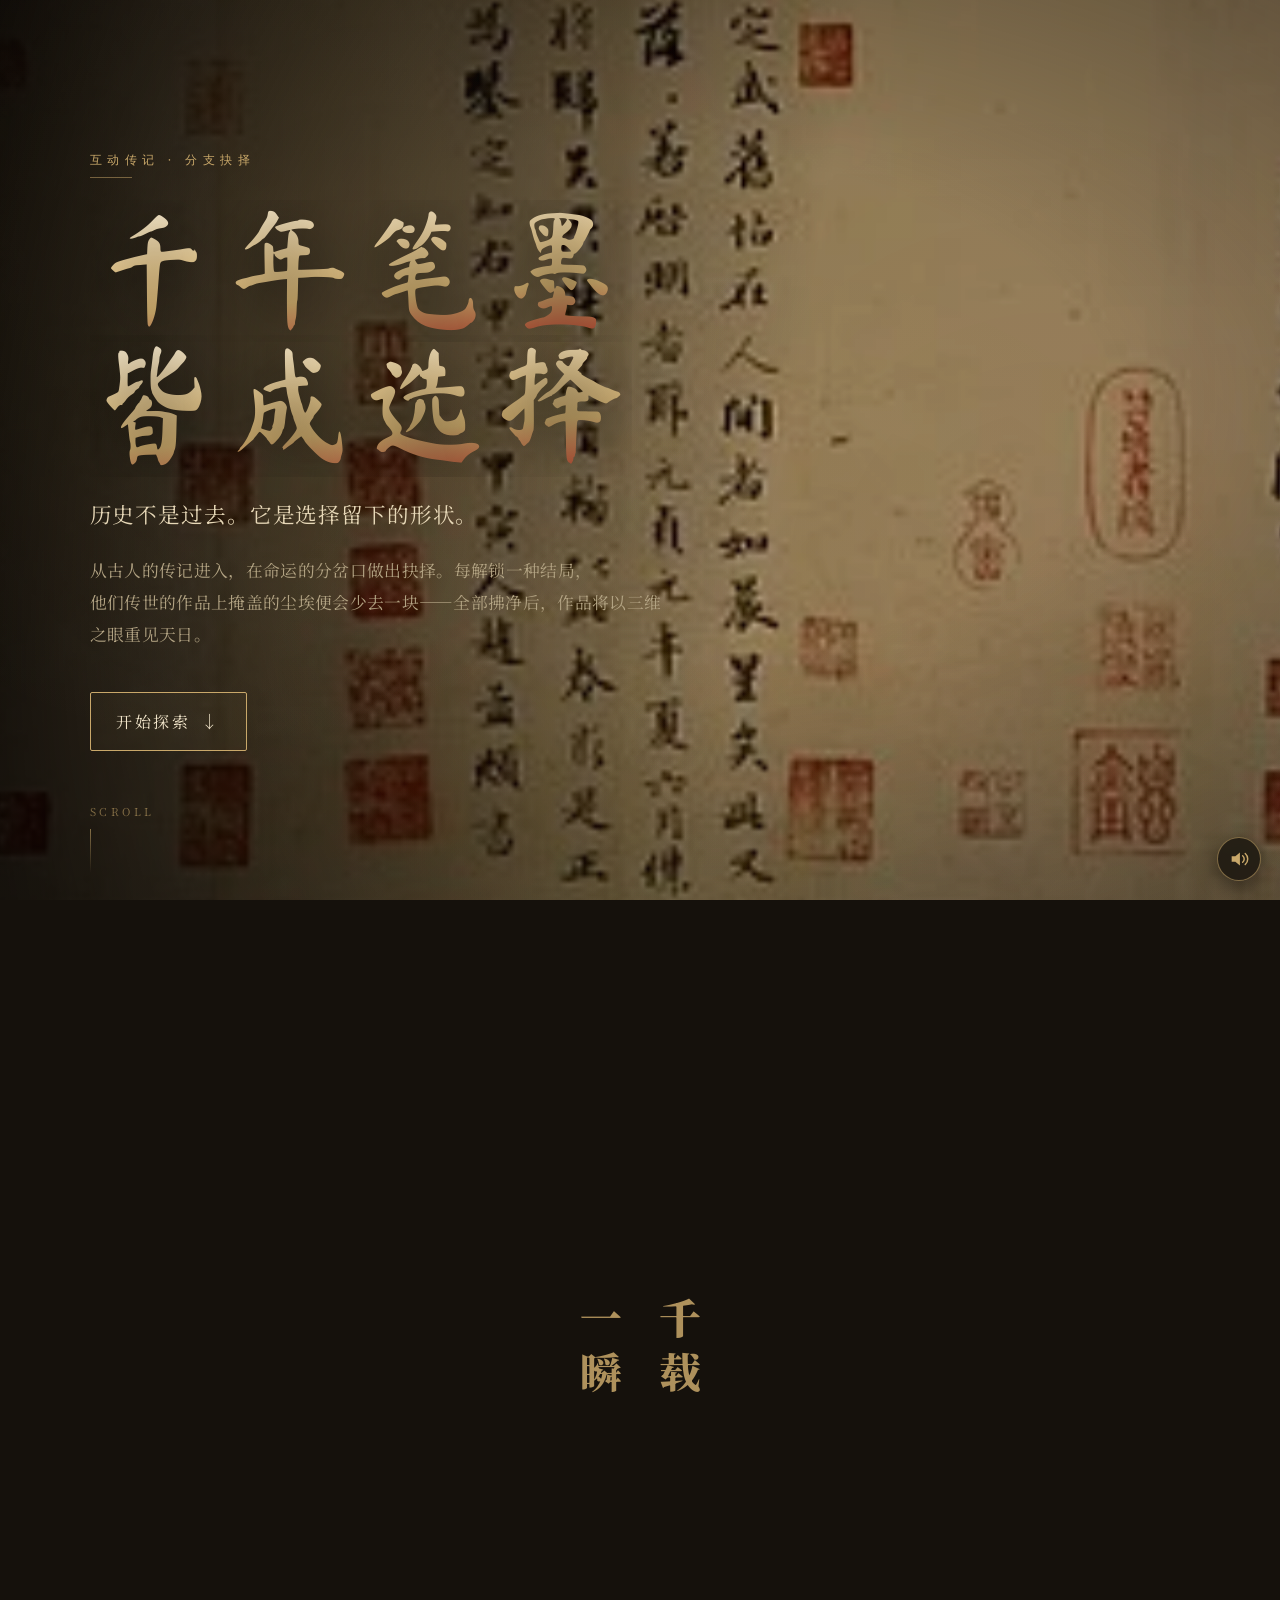
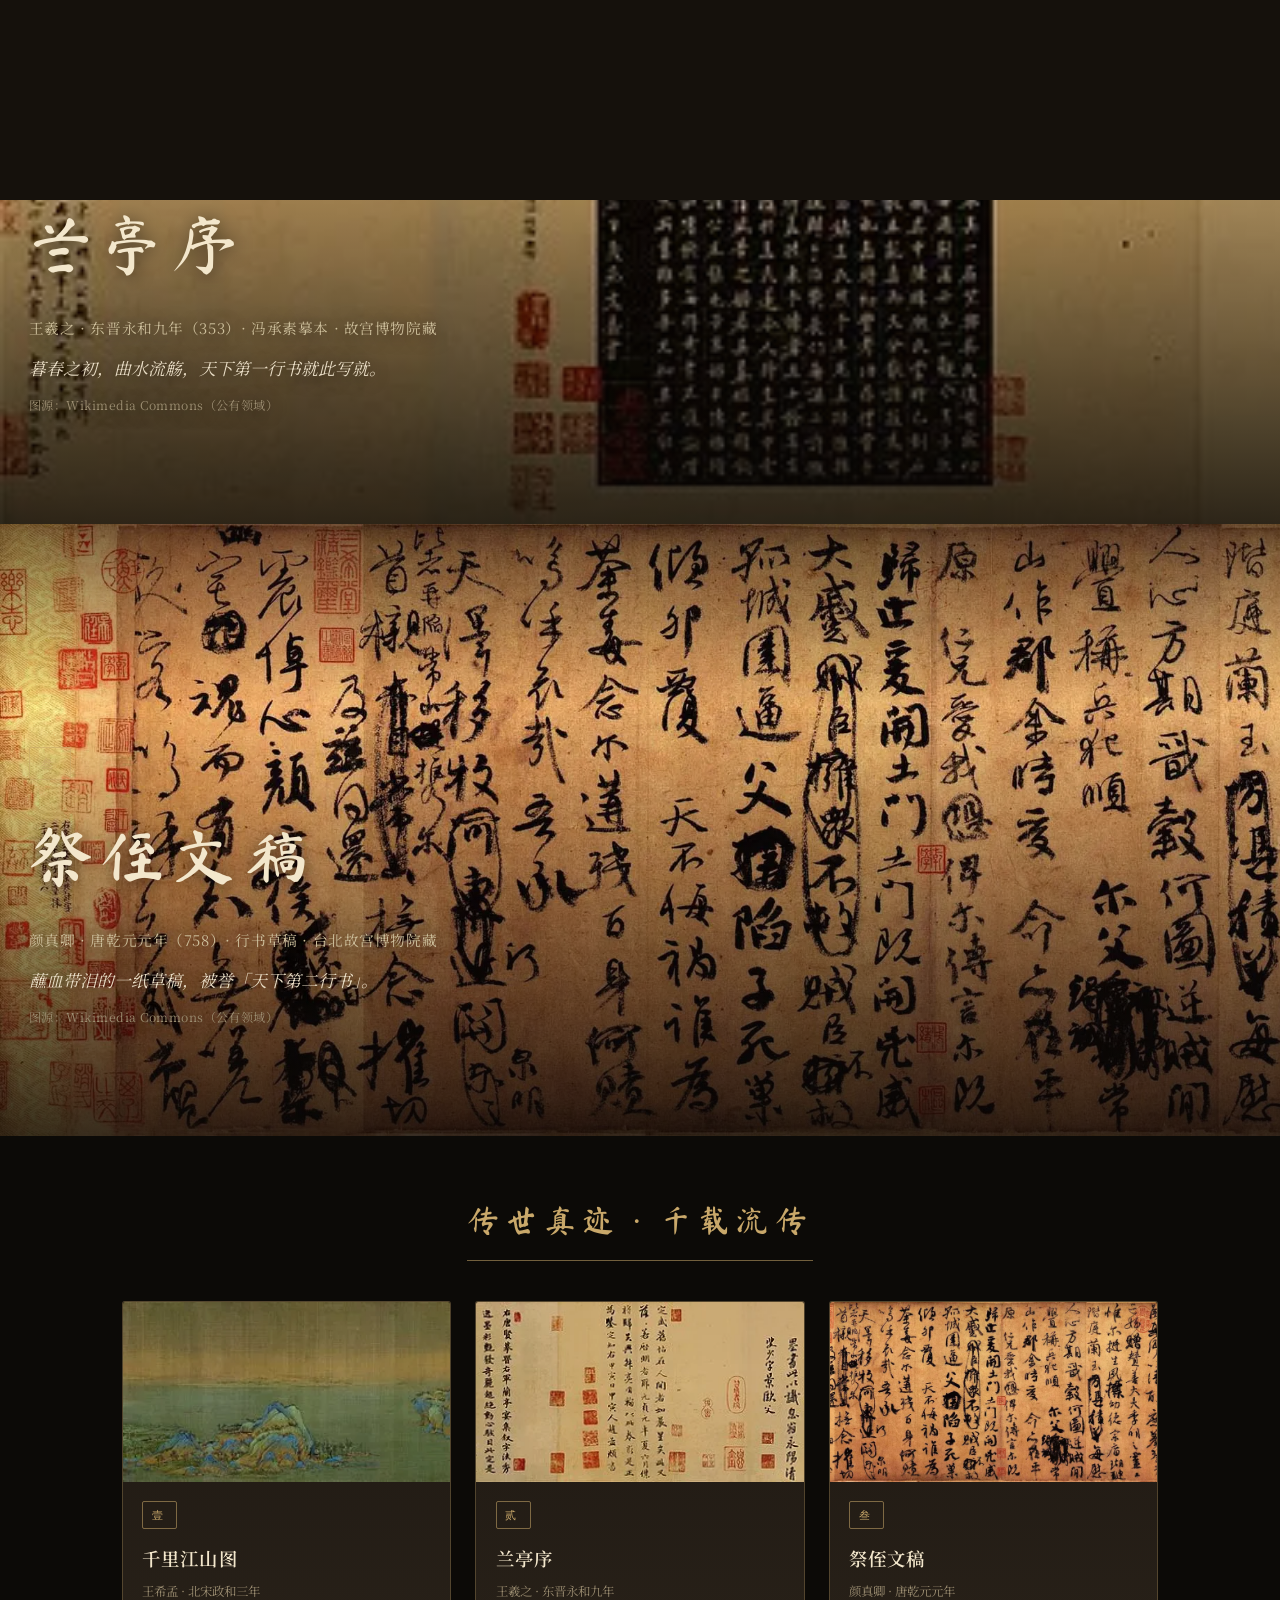
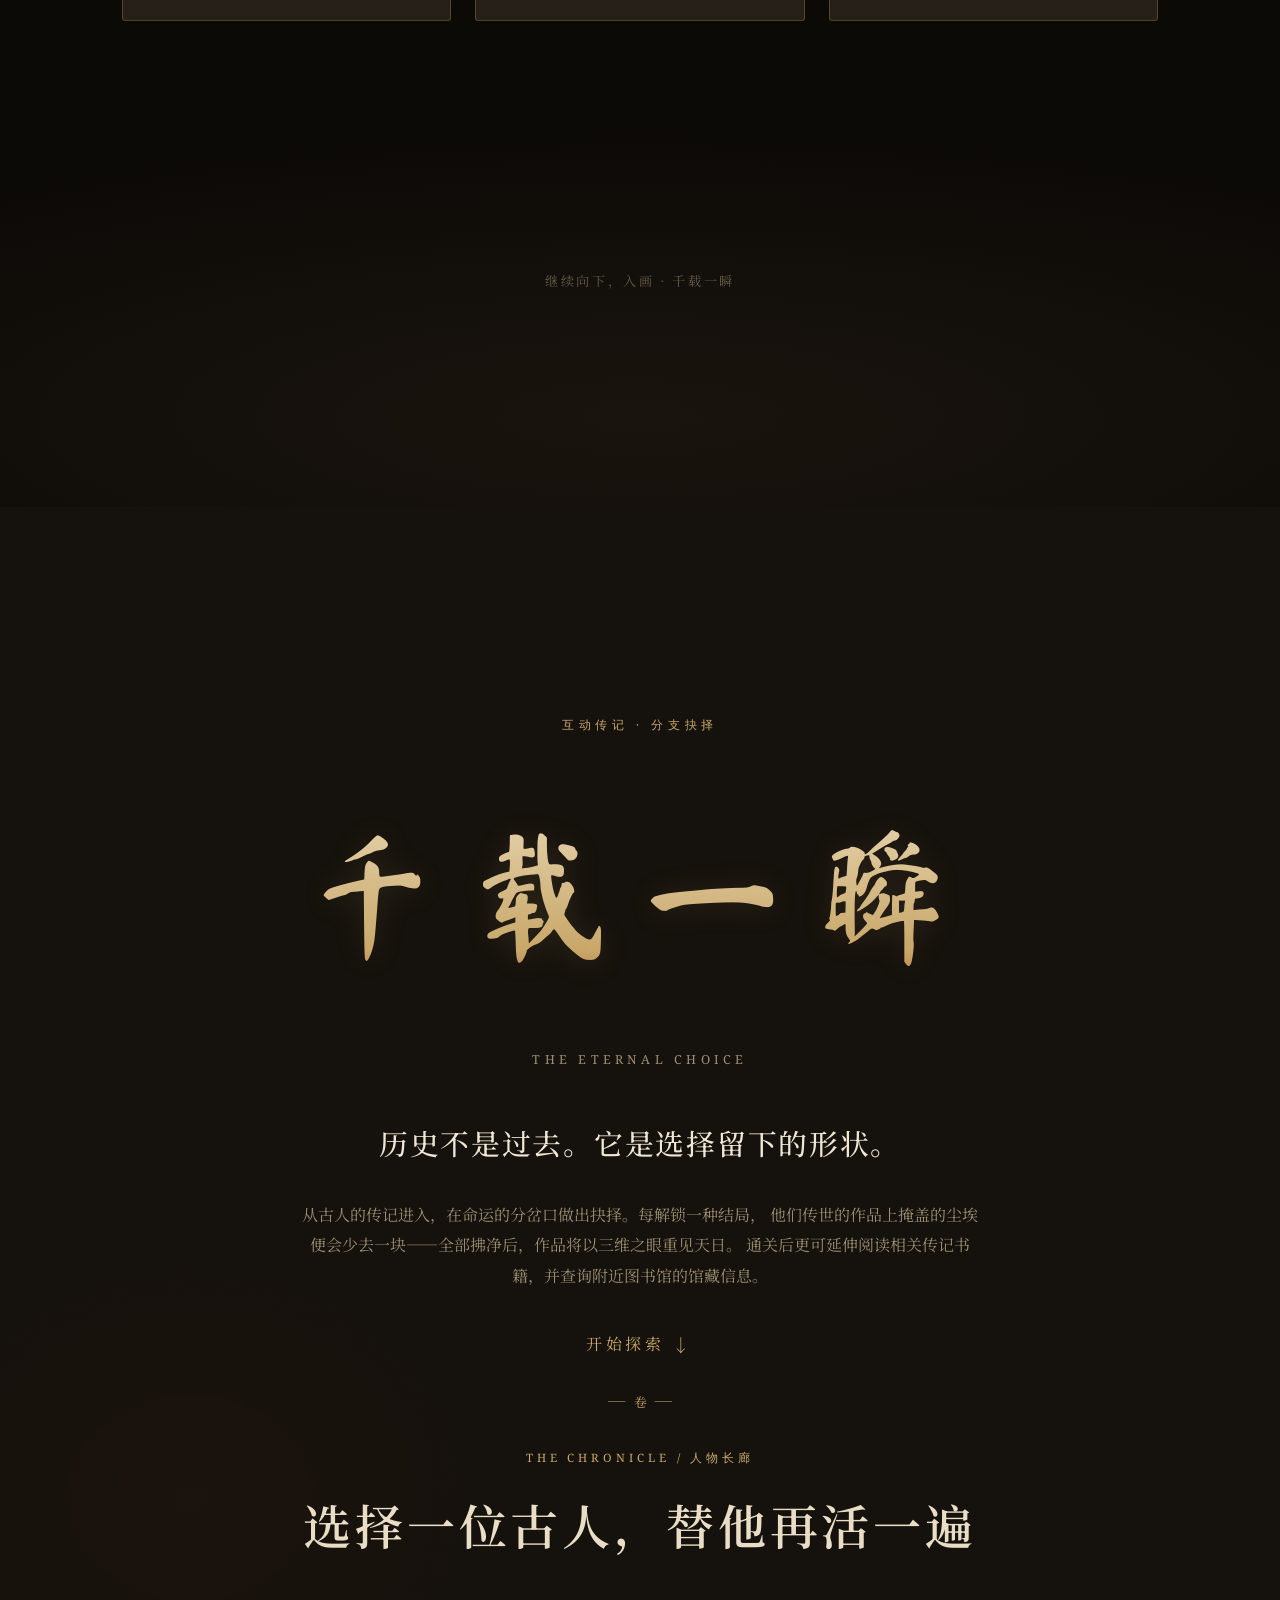
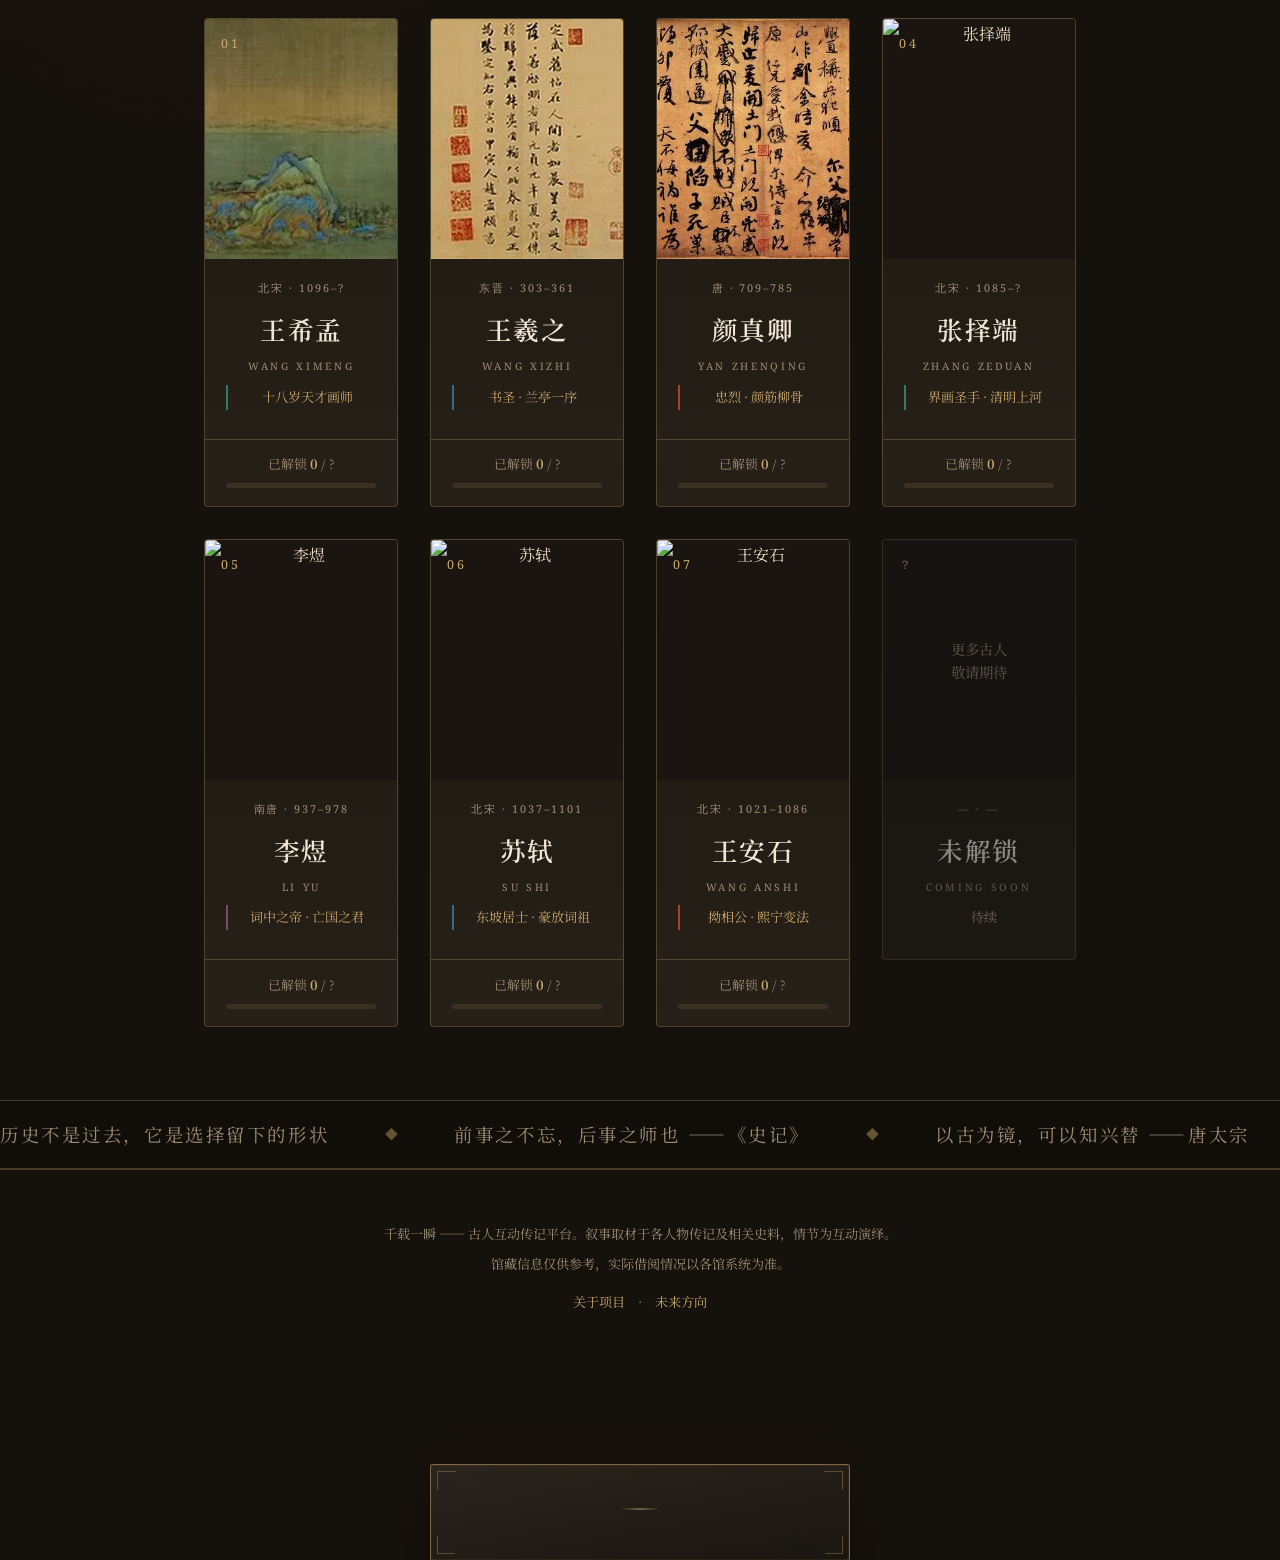
==== index.html @ 86973bba "chore: 导航文字调整——关于→关于项目，路线图→未来方向" ====
<!DOCTYPE html>
<html lang="zh-CN">
<head>
  <meta charset="UTF-8" />
  <meta name="viewport" content="width=device-width, initial-scale=1.0" />
  <title>千载一瞬 · 古人互动传记</title>
  <link rel="preconnect" href="https://fonts.googleapis.com" />
  <link rel="preconnect" href="https://fonts.gstatic.com" crossorigin />
  <link href="https://fonts.googleapis.com/css2?family=Ma+Shan+Zheng&family=Noto+Serif+SC:wght@400;500;600;900&family=Noto+Serif:ital,wght@0,400;0,600;1,400&family=ZCOOL+XiaoWei&display=swap" rel="stylesheet" />
  <style>/* 字体加载前降级：防止 FOIT（不可见文本闪烁）*/ body{font-family:"Noto Serif SC","PingFang SC","Microsoft YaHei",serif;}</style>
  <link rel="stylesheet" href="css/style.css?v=3" />
  <!-- 开幕封面图预加载：首屏最大的视觉元素，提前请求避免白屏 -->
  <link rel="preload" as="image" href="assets/images/lanting.webp" fetchpriority="high" />
</head>
<body>

  <!-- ========== 开场（电影感 · 参照 tongjian.yongle.school）========== -->
  <section class="prologue" id="prologue">
    <div class="prologue__intro">
      <div class="prologue__hero" style="background-image:url('assets/images/lanting.webp')" aria-hidden="true"></div>
      <div class="prologue__scrim" aria-hidden="true"></div>
      <div class="prologue__intro-inner">
        <div class="prologue__kicker reveal" style="--i:4">互动传记 · 分支抉择</div>
        <h1 class="prologue__title reveal" style="--i:6">
          <span class="ml"><span class="ml__i">千年笔墨</span></span>
          <span class="ml"><span class="ml__i">皆成选择</span></span>
        </h1>
        <p class="prologue__tagline reveal" style="--i:9">历史不是过去。它是选择留下的形状。</p>
        <p class="prologue__desc reveal" style="--i:11">
          从古人的传记进入，在命运的分岔口做出抉择。每解锁一种结局，<br/>
          他们传世的作品上掩盖的尘埃便会少去一块——全部拂净后，作品将以三维之眼重见天日。
        </p>
        <div class="prologue__cta reveal" style="--i:13" role="button" tabindex="0" id="enter-site">
          开始探索<span class="cta__arrow">↓</span>
        </div>
      </div>
      <div class="prologue__scrollcue" aria-hidden="true">SCROLL<span></span></div>
    </div>

    <article class="act reveal">
      <div class="act__frame act__frame--scroll" style="background-image:url('assets/images/qianli.webp')"></div>
      <div class="act__shade"></div>
      <div class="act__cap">
        <div class="act__no">壹</div>
        <h2 class="act__name">千里江山图</h2>
        <div class="act__meta">王希孟 · 北宋政和三年（1113）· 绢本青绿设色 · 故宫博物院藏</div>
        <p class="act__line">十八岁少年，以一卷十二丈青绿，惊动千古。</p>
        <div class="act__src">图源：Wikimedia Commons（公有领域）</div>
      </div>
    </article>

    <article class="act reveal">
      <div class="act__frame act__frame--scroll" style="background-image:url('assets/images/lanting.webp')"></div>
      <div class="act__shade"></div>
      <div class="act__cap">
        <div class="act__no">贰</div>
        <h2 class="act__name">兰亭序</h2>
        <div class="act__meta">王羲之 · 东晋永和九年（353）· 冯承素摹本 · 故宫博物院藏</div>
        <p class="act__line">暮春之初，曲水流觞，天下第一行书就此写就。</p>
        <div class="act__src">图源：Wikimedia Commons（公有领域）</div>
      </div>
    </article>

    <article class="act act--yan reveal" id="act-yan">
      <div class="act__frame act__frame--scroll" style="background-image:url('assets/images/jizhi.webp')" id="yan-frame"></div>
      <div class="act__shade"></div>
      <div class="act__cap">
        <div class="act__no">叁</div>
        <h2 class="act__name">祭侄文稿</h2>
        <div class="act__meta">颜真卿 · 唐乾元元年（758）· 行书草稿 · 台北故宫博物院藏</div>
        <p class="act__line">蘸血带泪的一纸草稿，被誉「天下第二行书」。</p>
        <div class="act__src">图源：Wikimedia Commons（公有领域）</div>
      </div>
    </article>

    <!-- 藏品图鉴（滚动画卷后的静态归位展示） -->
    <div class="prologue-gallery reveal">
      <div class="prologue-gallery__label">传世真迹 · 千载流传</div>
      <div class="prologue-gallery__grid">
        <div class="pg-card">
          <div class="pg-card__frame" style="background-image:url('assets/images/qianli.webp')"></div>
          <div class="pg-card__info">
            <span class="pg-card__no">壹</span>
            <h3 class="pg-card__name">千里江山图</h3>
            <p class="pg-card__meta">王希孟 · 北宋政和三年</p>
          </div>
        </div>
        <div class="pg-card">
          <div class="pg-card__frame" style="background-image:url('assets/images/lanting.webp')"></div>
          <div class="pg-card__info">
            <span class="pg-card__no">贰</span>
            <h3 class="pg-card__name">兰亭序</h3>
            <p class="pg-card__meta">王羲之 · 东晋永和九年</p>
          </div>
        </div>
        <div class="pg-card">
          <div class="pg-card__frame pg-card__frame--yan" style="background-image:url('assets/images/jizhi.webp')"></div>
          <div class="pg-card__info">
            <span class="pg-card__no">叁</span>
            <h3 class="pg-card__name">祭侄文稿</h3>
            <p class="pg-card__meta">颜真卿 · 唐乾元元年</p>
          </div>
        </div>
      </div>
    </div>

    <div class="prologue__enter reveal">
      <span class="prologue__enter-hint">继续向下，入画 · 千载一瞬</span>
    </div>
  </section>

  <!-- 背景音乐开关（固定，随时可点） -->
  <button id="sound-toggle" class="sound-toggle" aria-label="背景音乐开关" aria-pressed="true" title="背景音乐">
    <svg class="sound-toggle__ico" viewBox="0 0 24 24" aria-hidden="true">
      <path d="M4 9v6h4l5 4V5L8 9H4z" fill="currentColor"/>
      <path class="sound-toggle__wave" d="M16 8.5a4.5 4.5 0 0 1 0 7M18.8 6a8 8 0 0 1 0 12" fill="none" stroke="currentColor" stroke-width="1.6" stroke-linecap="round"/>
      <line class="sound-toggle__slash" x1="3" y1="3" x2="21" y2="21"/>
    </svg>
  </button>

  <!-- 背景音乐：preload=none，由 JS 在首屏渲染完成后延迟缓冲，避免 11MB 拖慢首屏 -->
  <audio id="bgm" loop preload="none" src="assets/audio/bgm.mp3"></audio>

  <!-- 顶栏 -->
  <header class="topbar topbar--hidden">
    <div class="brand" id="topbar-brand" role="button" tabindex="0">千载一瞬<span class="brand__en">THE ETERNAL CHOICE</span></div>
    <nav class="topnav">
      <a href="#" id="nav-stage" style="display:none;">抉择之台</a>
      <a href="#gallery" id="nav-gallery" style="display:none;">结局图鉴</a>
      <a href="about.html">关于项目</a>
      <a href="roadmap.html">未来方向</a>
    </nav>
  </header>

  <!-- ========== 人物长廊（Hub）========== -->
  <section class="hero hub-hero" id="hub-section">
    <div class="hero__kicker reveal">互动传记 · 分支抉择</div>
    <h1 class="hero__title reveal" style="--i:1">千载一瞬</h1>
    <div class="hero__en reveal" style="--i:2">THE ETERNAL CHOICE</div>
    <p class="hero__tagline reveal" style="--i:3">历史不是过去。它是选择留下的形状。</p>
    <p class="hero__intro reveal" style="--i:4">
      从古人的传记进入，在命运的分岔口做出抉择。每解锁一种结局，
      他们传世的作品上掩盖的尘埃便会少去一块——全部拂净后，作品将以三维之眼重见天日。
      通关后更可延伸阅读相关传记书籍，并查询附近图书馆的馆藏信息。
    </p>
    <div id="start-btn" class="start-hint reveal" style="--i:5" role="button" tabindex="0" aria-label="开始探索">开始探索<span class="start-hint__arrow" aria-hidden="true">↓</span></div>
    <div class="hero__rule reveal" style="--i:6"></div>

    <!-- 角色卡片网格 -->
    <div class="char-gallery">
      <div class="section-head">
        <span class="sec-en">THE CHRONICLE / 人物长廊</span>
        <h2 class="sec-title">选择一位古人，替他再活一遍</h2>
      </div>
      <div id="char-grid" class="char-grid"></div>
    </div>
  </section>

  <!-- ========== 抉择之台（角色详情页）========== -->
  <section class="stage" id="stage" style="display:none;">
    <div class="stage__back">
      <button class="btn btn--ghost btn--sm" id="back-to-cover">↑ 封面</button>
      <button class="btn btn--ghost btn--sm" id="back-to-hub">← 返回长廊</button>
    </div>
    <div class="section-head">
      <span class="sec-en">THE STAGE / 抉择之台</span>
      <h2 class="sec-title" id="stage-title">你的每一笔，都是他的命</h2>
    </div>

    <div class="stage__grid">
      <!-- 叙事面板 -->
      <div class="panel story">
        <div id="node-chapter" class="node-chapter"></div>
        <div id="node-text" class="node-text"></div>
        <div id="stage-axis" class="stage-axis"></div>
        <div id="node-choices" class="node-choices"></div>
        <button id="skip-bridge" class="skip-bridge" style="display:none;">跳过 ▸</button>
        <div class="story__foot">提示：可按 <kbd>1</kbd> / <kbd>2</kbd> 快速抉择，<kbd>Esc</kbd> 关闭弹窗</div>
      </div>

      <!-- 三维画卷 / 画像 · 影像志 -->
      <div class="panel scroll">
        <div class="scroll__head">
          <div>
            <div class="scroll__name" id="scroll-name">千里江山图 · 三维</div>
            <div class="scroll__sub" id="scroll-sub">每解锁一结局，尘埃少一块</div>
          </div>
        </div>
        <!-- 3D 卷轴（画作副本） -->
        <div class="canvas-wrap" id="canvas-wrap">
          <canvas id="scroll-canvas"></canvas>
          <div class="canvas-hint">拖拽旋转 · 滚轮缩放 · 双击放大</div>
        </div>
        <!-- 画像（文人副本，通关前显示） -->
        <div class="media-portrait" id="media-portrait" style="display:none;">
          <img id="portrait-img" src="" alt="" />
          <div class="mp__lock"><span>全部通关后解锁影像志</span></div>
        </div>
        <!-- 影像志视频（文人副本，通关后替换画像区域） -->
        <div class="media-video" id="media-video" style="display:none;"></div>
        <div class="progress">
          <div class="progress__label">已拂尘 <span id="progress-count">0 / 6</span></div>
          <div id="progress-bar" class="progress__bar"></div>
        </div>
      </div>
    </div>
  </section>

  <!-- ========== 结局图鉴 ========== -->
  <section class="gallery" id="gallery" style="display:none;">
    <div class="section-head section-head--row">
      <div>
        <span class="sec-en">THE ENDINGS / 结局图鉴</span>
        <h2 class="sec-title" id="gallery-title">六段命运，六片尘埃</h2>
      </div>
      <button id="reset-progress" class="btn btn--ghost btn--sm">重头再来</button>
    </div>
    <div id="gallery-grid" class="gallery__grid"></div>
  </section>

  <!-- 书籍推荐面板 -->
  <section class="books-panel" id="books-panel" style="display:none;">
    <div class="section-head">
      <span class="sec-en">THE LIBRARY / 延伸阅读</span>
      <h2 class="sec-title" id="books-title">通关推荐</h2>
    </div>
    <div id="books-list" class="books-list"></div>
  </section>

  <!-- 走马灯分隔带 -->
  <div class="marquee" aria-hidden="true">
    <div class="marquee__track" id="marquee-track"></div>
  </div>

  <footer class="site-foot">
    <p>千载一瞬 —— 古人互动传记平台。叙事取材于各人物传记及相关史料，情节为互动演绎。</p>
    <p>馆藏信息仅供参考，实际借阅情况以各馆系统为准。</p>
    <p style="margin-top:.8rem;">
      <a href="about.html" style="color:var(--gold);">关于项目</a>
      <span style="color:var(--muted);margin:0 .6rem;">·</span>
      <a href="roadmap.html" style="color:var(--gold);">未来方向</a>
    </p>
  </footer>

  <!-- 结局弹窗 -->
  <div id="ending-modal" class="modal">
    <div class="modal__panel">
      <button id="modal-close" class="modal__close" aria-label="关闭">×</button>
      <div id="ending-modal-body"></div>
    </div>
  </div>

  <!-- 全部解锁提示 -->
  <div id="complete-toast" class="toast">
    <span class="toast__corner-l" aria-hidden="true"></span>
    <span class="toast__corner-r" aria-hidden="true"></span>
    <div class="toast__title"></div>
    <div class="toast__sub"></div>
  </div>

  <!-- 三维画卷放大弹窗（双击触发） -->
  <div id="lightbox" class="lightbox" role="dialog" aria-label="画作放大查看">
    <button id="lb-close" class="lightbox__close" aria-label="关闭放大">×</button>
    <img id="lb-img" class="lightbox__img" alt="千里江山图 · 放大鉴赏" draggable="false" />
    <div class="lightbox__caption" id="lb-caption">千里江山图</div>
  </div>

  <!-- 依赖与脚本：router 先加载以便管理角色模块；motion 在 app 前初始化 -->
  <!-- Three.js 仅在画作副本（张择端/王希孟等）需要 3D 时动态加载 -->
  <script src="js/router.js?v=3"></script>
  <script src="js/motion.js?v=3"></script>
  <script src="js/viewer.js?v=3"></script>
  <script src="js/app.js?v=3"></script>
</body>
</html>
---- css/style.css ----
/* ============================================================
 *  希孟·抉择 —— 样式
 *  水墨留白 · 宋体大字 · 编辑式排版（参考资治通鉴数字阅读站）
 * ============================================================ */
:root{
  --ink:#15110c;
  --ink-2:#1e1812;
  --ink-3:#272018;
  --paper:#efe6d3;
  --paper-2:#e6dac1;
  --paper-3:#d9cbac;
  --line:rgba(201,168,106,.28);
  --line-strong:rgba(201,168,106,.55);
  --gold:#c9a86a;
  --cinnabar:#a8422e;
  --green:#2e7d6b;
  --text-ink:#e9ddc6;     /* 深底上的字 */
  --text-paper:#2c241b;   /* 浅底上的字 */
  --muted:#9c8e72;
  --serif:"STKaiti","KaiTi","楷体","FangSong","仿宋","Noto Serif SC","Songti SC","STSong","SimSun",serif;
  --serif-en:"Noto Serif",Georgia,"Times New Roman",serif;
  --calligraphy:"Ma Shan Zheng","ZCOOL XiaoWei","STXingkai","华文行楷",cursive;
}

*{box-sizing:border-box;}
html{scroll-behavior:smooth;}
body{
  margin:0;
  font-family:var(--serif);
  color:var(--text-ink);
  background:
    radial-gradient(1400px 800px at 50% -8%,#241b12 0%, transparent 60%),
    radial-gradient(1000px 700px at 85% 25%,#1c160f 0%, transparent 55%),
    radial-gradient(600px 500px at 15% 75%,rgba(168,66,46,.04) 0%, transparent 50%),
    var(--ink);
  line-height:1.9;
  -webkit-font-smoothing:antialiased;
}
a{color:inherit;text-decoration:none;}
kbd{
  font-family:var(--serif-en);
  border:1px solid var(--line-strong);
  border-radius:4px;padding:0 .4em;font-size:.8em;color:var(--gold);
}

/* ---------- 顶栏 ---------- */
.topbar{
  position:sticky;top:0;z-index:30;
  display:flex;align-items:center;justify-content:space-between;
  padding:.9rem 1.6rem;
  background:rgba(21,17,12,.72);
  backdrop-filter:blur(8px);
  border-bottom:1px solid var(--line);
}
.brand{font-weight:900;letter-spacing:.12em;font-size:1.05rem;}
.brand__en{
  display:block;font-family:var(--serif-en);font-weight:400;
  font-size:.6rem;letter-spacing:.32em;color:var(--muted);margin-top:.1rem;
}
.topnav{display:flex;gap:1.6rem;font-size:.92rem;color:var(--text-ink);}
.topnav a{position:relative;padding:.2rem 0;color:var(--muted);transition:color .25s;}
.topnav a:hover{color:var(--gold);}
.topnav a::after{
  content:"";position:absolute;left:0;bottom:-2px;width:0;height:1px;
  background:var(--gold);transition:width .3s;
}
.topnav a:hover::after{width:100%;}

/* ---------- Hero ---------- */
.hero{
  max-width:980px;margin:0 auto;
  padding:14vh 1.6rem 10vh;text-align:center;
}
.hero__kicker{
  font-family:var(--serif-en);letter-spacing:.4em;font-size:.72rem;
  color:var(--gold);text-transform:uppercase;margin-bottom:1.4rem;
}
.hero__title{
  font-family:var(--calligraphy);font-weight:400;
  font-size:clamp(4rem,12vw,9rem);letter-spacing:.18em;margin:0;
  background:linear-gradient(180deg,#f3e7cc,#c9a86a 70%,#a8422e);
  -webkit-background-clip:text;background-clip:text;color:transparent;
  text-shadow:0 2px 30px rgba(201,168,106,.15);
}
.hero__en{
  font-family:var(--serif-en);letter-spacing:.34em;font-size:.78rem;
  color:var(--muted);margin-top:1rem;
}
.hero__tagline{
  font-size:clamp(1.2rem,2.8vw,1.8rem);color:var(--paper);
  margin:2.8rem auto 1.8rem;font-weight:500;letter-spacing:.06em;
}
.hero__intro{
  max-width:680px;margin:0 auto;color:var(--muted);font-size:1rem;
}
.hero__rule{
  width:64px;height:1px;background:var(--line-strong);
  margin:2.6rem auto 1.6rem;position:relative;
}
.hero__rule::before{
  content:"卷";position:absolute;left:50%;top:50%;transform:translate(-50%,-50%);
  background:var(--ink);padding:0 .5rem;color:var(--gold);font-size:.8rem;
}
.hero__quote{color:var(--muted);font-style:italic;font-family:var(--serif-en);font-size:.92rem;}

/* ---------- 按钮 ---------- */
.btn{
  font-family:var(--serif);cursor:pointer;border:none;
  padding:.7rem 1.6rem;border-radius:2px;font-size:.95rem;letter-spacing:.08em;
  transition:transform .2s,box-shadow .25s,background .25s,color .25s;
}
.btn--solid{
  background:linear-gradient(180deg,#caa766,#a8422e);
  color:#fff4e2;box-shadow:0 6px 22px rgba(168,66,46,.3);
}
.btn--solid:hover{transform:translateY(-2px);box-shadow:0 10px 28px rgba(168,66,46,.42);}
.btn--ghost{
  background:transparent;border:1px solid var(--line-strong);color:var(--gold);
}
.btn--ghost:hover{background:rgba(201,168,106,.12);}
.btn--sm{padding:.45rem 1rem;font-size:.82rem;}

/* 开始探索：仅作指示，非按钮 */
.start-hint{
  display:inline-flex;align-items:center;gap:.5rem;margin:2.4rem auto 0;
  color:var(--gold);font-size:1rem;letter-spacing:.22em;cursor:pointer;
  opacity:.82;transition:opacity .3s,letter-spacing .3s;text-align:center;
  user-select:none;
}
.start-hint:hover{opacity:1;letter-spacing:.28em;}
.start-hint:focus-visible{outline:1px dashed var(--gold);outline-offset:.5rem;}
.start-hint__arrow{
  display:inline-block;font-size:1.1rem;line-height:1;
  animation:hintBob 1.8s ease-in-out infinite;
}
@keyframes hintBob{0%,100%{transform:translateY(0);}50%{transform:translateY(6px);}}
.reduce-motion .start-hint__arrow{animation:none!important;}

/* ---------- 通用区块头 ---------- */
.section-head{margin:0 auto 3rem;max-width:1180px;padding:0 1.6rem;}
.section-head--row{display:flex;align-items:flex-end;justify-content:space-between;gap:1rem;}
.sec-en{
  font-family:var(--serif-en);letter-spacing:.34em;font-size:.72rem;
  color:var(--gold);text-transform:uppercase;display:block;margin-bottom:.6rem;
}
.sec-title{font-size:clamp(2rem,5vw,3rem);font-weight:600;margin:0;letter-spacing:.08em;font-family:var(--serif);}

/* ---------- 抉择之台 ---------- */
.stage{padding:6vh 0 10vh;}
.stage__grid{
  max-width:1180px;margin:0 auto;padding:0 1.6rem;
  display:grid;grid-template-columns:1fr 1.05fr;gap:1.6rem;align-items:start;
}
.panel{
  background:linear-gradient(180deg,var(--ink-2),var(--ink-3));
  border:1px solid var(--line);border-radius:4px;
  padding:1.8rem;position:relative;overflow:hidden;
}
.panel::before{
  content:"";position:absolute;inset:8px;border:1px solid rgba(201,168,106,.1);
  border-radius:2px;pointer-events:none;
}

/* 叙事面板 */
.story{min-height:440px;display:flex;flex-direction:column;}
.node-chapter{
  font-family:var(--serif-en);letter-spacing:.3em;font-size:.72rem;
  color:var(--gold);text-transform:uppercase;margin-bottom:1.2rem;
}
.node-text{font-size:1.08rem;color:var(--paper);flex:1;}
.node-text p{margin:0 0 1rem;text-indent:2em;}
.node-text p:first-child{text-indent:0;}
.node-choices{display:flex;flex-direction:column;gap:.9rem;margin-top:1.6rem;}
.choice{
  display:flex;align-items:center;gap:1rem;text-align:left;
  background:rgba(239,230,211,.04);border:1px solid var(--line);
  color:var(--text-ink);padding:1rem 1.2rem;border-radius:3px;cursor:pointer;
  font-family:var(--serif);font-size:1.02rem;transition:all .22s;
}
.choice:hover{
  border-color:var(--gold);background:rgba(201,168,106,.12);
  transform:translateX(4px);
}
.choice__no{
  flex:none;width:1.9rem;height:1.9rem;display:grid;place-items:center;
  border:1px solid var(--line-strong);border-radius:50%;
  color:var(--gold);font-family:var(--serif-en);font-size:.85rem;
}
.choice__txt{flex:1;}
.choice__arrow{color:var(--muted);transition:transform .22s;}
.choice:hover .choice__arrow{transform:translateX(4px);color:var(--gold);}
.story__foot{margin-top:1.4rem;font-size:.78rem;color:var(--muted);}

/* 选项退出动画（!important 防止被后声明的 choiceIn 覆盖） */
.node-choices--hidden .choice{animation:choiceOut .35s ease both!important;pointer-events:none;}
.node-choices--hidden .choice:nth-child(2){animation-delay:.05s!important;}
@keyframes choiceOut{from{opacity:1;transform:none;}to{opacity:0;transform:translateY(-8px);}}

/* 过渡剧情跳过按钮 */
.skip-bridge{
  display:inline-flex;align-items:center;gap:.4rem;
  background:none;border:1px solid var(--line-strong);border-radius:3px;
  color:var(--muted);font-family:var(--serif);font-size:.82rem;
  padding:.4rem 1rem;cursor:pointer;margin-top:.9rem;
  transition:all .25s;letter-spacing:.04em;
}
.skip-bridge:hover{border-color:var(--gold);color:var(--gold);background:rgba(201,168,106,.06);}
.skip-bridge.is-visible{display:inline-flex;animation:skipIn .35s ease;}

/* 过渡剧情段落逐段淡入 */
.bridge-text{color:var(--paper);}
.bridge-text p{
  opacity:0;transform:translateY(12px);
  transition:opacity .5s ease,transform .5s ease;
  margin:0 0 .8rem;text-indent:2em;
}
.bridge-text p.is-revealed{opacity:1;transform:none;}
@keyframes skipIn{from{opacity:0;transform:translateY(6px);}to{opacity:1;transform:none;}}

/* bridge 全部浮现后的点击提示 */
.bridge-tap-hint{
  margin-top:1.4rem;text-align:center;font-size:.84rem;
  color:var(--gold);opacity:0;transform:translateY(8px);
  transition:opacity .6s ease,transform .6s ease;
  letter-spacing:.12em;
}
.bridge-tap-hint.is-visible{opacity:.75;transform:none;}

/* 三维画卷面板 */
.scroll__head{display:flex;align-items:flex-start;justify-content:space-between;gap:1rem;margin-bottom:1rem;}
.scroll__name{font-size:1.15rem;font-weight:600;letter-spacing:.06em;}
.scroll__sub{font-size:.82rem;color:var(--muted);margin-top:.2rem;}
.upload{
  flex:none;font-size:.82rem;color:var(--gold);border:1px solid var(--line-strong);
  padding:.4rem .9rem;border-radius:2px;cursor:pointer;transition:background .2s;
}
.upload:hover{background:rgba(201,168,106,.12);}
.upload input{display:none;}
.canvas-wrap{
  position:relative;width:100%;height:56vh;min-height:340px;
  background:radial-gradient(120% 120% at 50% 0%,#211a12,#0e0b07);
  border:1px solid var(--line);border-radius:3px;overflow:hidden;
}
#scroll-canvas{display:block;width:100%;height:100%;}
.canvas-hint{
  position:absolute;left:50%;bottom:10px;transform:translateX(-50%);
  font-size:.72rem;color:var(--muted);letter-spacing:.1em;
  background:rgba(14,11,7,.55);padding:.2rem .7rem;border-radius:2px;
  pointer-events:none;
}
/* 平面降级模式 */
.canvas-wrap.is-2d{background:radial-gradient(120% 120% at 50% 0%,#2a2118,#15100a);}
.fallback-img{position:absolute;inset:0;width:100%;height:100%;object-fit:contain;display:block;transition:transform .4s ease;cursor:zoom-in;transform-origin:center;}
.fallback-img.is-zoomed{transform:scale(1.8);cursor:zoom-out;}
.dust-overlay{position:absolute;inset:0;display:flex;pointer-events:none;}
.dust-strip{
  flex:1;opacity:1;
  /* 未拂尘区域：明显灰白尘覆盖，与拂尘后的原色形成强对比 */
  background-color:rgba(150,148,143,0.94);
  background-image:
    repeating-linear-gradient(135deg,rgba(120,118,112,.3) 0 3px,transparent 3px 9px),
    radial-gradient(ellipse at 30% 50%,rgba(190,187,178,.18) 0%,transparent 70%);
  box-shadow:inset 0 0 34px rgba(96,92,85,.45);
  transition:opacity 1s ease;
}
.progress{margin-top:1.1rem;}
.progress__label{font-size:.85rem;color:var(--muted);margin-bottom:.5rem;letter-spacing:.08em;}
.progress__label span{color:var(--gold);font-family:var(--serif-en);}
.progress__bar{display:flex;gap:4px;}
.pseg{flex:1;height:8px;border-radius:2px;background:rgba(201,168,106,.12);
  border:1px solid var(--line);transition:background .5s,box-shadow .5s;}
.pseg.on{box-shadow:0 0 12px rgba(201,168,106,.5);}

/* ---------- 结局图鉴 ---------- */
.gallery{padding:6vh 0 12vh;}
.gallery__grid{
  max-width:1180px;margin:0 auto;padding:0 1.6rem;
  display:grid;grid-template-columns:repeat(auto-fill,minmax(260px,1fr));gap:1.2rem;
}
.ecard{
  position:relative;border:1px solid var(--line);border-radius:4px;
  padding:1.5rem 1.4rem;min-height:190px;overflow:hidden;
  background:linear-gradient(180deg,var(--ink-2),var(--ink-3));
  transition:transform .25s,box-shadow .25s,border-color .25s;
}
.ecard.unlocked{cursor:pointer;}
.ecard.unlocked:hover{transform:translateY(-4px);
  border-color:var(--tint);box-shadow:0 12px 30px rgba(0,0,0,.4);}
.ecard.locked{filter:grayscale(.4);opacity:.78;}
.ecard.locked::after{
  content:"";position:absolute;inset:0;
  background:repeating-linear-gradient(135deg,rgba(20,16,11,.6) 0 8px,rgba(40,32,22,.6) 8px 16px);
  mix-blend-mode:multiply;
}
.ecard__no{
  font-family:var(--serif-en);font-size:.8rem;color:var(--gold);letter-spacing:.2em;
}
.ecard__en{font-family:var(--serif-en);font-size:.66rem;letter-spacing:.28em;
  color:var(--muted);text-transform:uppercase;margin:.2rem 0 .8rem;}
.ecard__title{font-size:1.5rem;font-weight:600;margin:0 0 .6rem;letter-spacing:.06em;}
.ecard.locked .ecard__title{color:var(--muted);}
.ecard.unlocked .ecard__title{color:var(--tint);}
.ecard__blurb{font-size:.9rem;color:var(--muted);margin:0;}
.ecard__tag{
  display:inline-block;margin-top:1rem;font-size:.72rem;letter-spacing:.12em;
  color:var(--gold);border-top:1px solid var(--line);padding-top:.6rem;
}
.ecard__tag::before{content:"— ";}

/* ---------- 页脚 ---------- */
.site-foot{
  border-top:1px solid var(--line);padding:3rem 1.6rem;text-align:center;
  color:var(--muted);font-size:.82rem;
}
.site-foot p{margin:.3rem 0;}

/* ---------- 结局弹窗 ---------- */
.modal{
  position:fixed;inset:0;z-index:50;display:none;
  align-items:center;justify-content:center;padding:1.4rem;
  background:rgba(8,6,4,.78);backdrop-filter:blur(4px);
}
.modal.show{display:flex;animation:fade .3s ease;}
@keyframes fade{from{opacity:0;}to{opacity:1;}}
.modal__panel{
  position:relative;width:min(700px,100%);max-height:86vh;overflow:auto;
  background:linear-gradient(180deg,var(--paper),var(--paper-2));
  color:var(--text-paper);border-radius:4px;padding:3rem 2.8rem;
  border:1px solid var(--line-strong);
  box-shadow:
    0 0 0 1px rgba(201,168,106,.08) inset,
    0 40px 100px rgba(0,0,0,.6),
    0 0 80px rgba(201,168,106,.04);
  animation:rise .4s ease;
}
@keyframes rise{from{transform:translateY(18px);opacity:.6;}to{transform:translateY(0);opacity:1;}}
.modal__close{
  position:absolute;top:.8rem;right:1rem;background:none;border:none;
  font-size:1.6rem;color:var(--muted);cursor:pointer;line-height:1;
}
.modal__close:hover{color:var(--cinnabar);}
.em__chapter{font-family:var(--serif-en);letter-spacing:.3em;font-size:.7rem;
  color:var(--cinnabar);text-transform:uppercase;margin-bottom:1rem;}
.em__title{font-size:2.4rem;font-weight:600;margin:0;letter-spacing:.12em;color:var(--cinnabar);font-family:var(--serif);}
.em__en{font-family:var(--serif-en);letter-spacing:.28em;font-size:.72rem;
  color:var(--muted);margin:.4rem 0 1.4rem;text-transform:uppercase;}
.em__body{font-size:1.05rem;}
.em__body p{margin:0 0 1rem;text-indent:2em;}
.em__epi{
  margin:1.6rem 0 0;padding:.9rem 1.1rem;border-left:3px solid var(--gold);
  background:rgba(201,168,106,.1);font-style:italic;color:#5a4a32;
}
.em__actions{display:flex;flex-wrap:wrap;gap:.8rem;margin-top:1.8rem;}
.em__actions .btn--solid{background:linear-gradient(180deg,#caa766,#a8422e);color:#fff4e2;}
.em__actions .btn--ghost{border:1px solid rgba(92,74,50,.5);color:#5a4a32;}
.em__actions .btn--ghost:hover{background:rgba(92,74,50,.08);}

/* 抉择轴线：抉择之台实时回溯（游戏进行中可见） */
.stage-axis{
  margin:1rem 0 .6rem;padding:.5rem 0 0;
  border-top:1px dashed rgba(150,130,90,.2);
  min-height:0;transition:min-height .3s;}
.stage-axis:not(:empty){min-height:36px;}
.stage-axis__label{
  font-size:.7rem;letter-spacing:.16em;color:var(--muted);
  margin-bottom:.5rem;display:none;} /* 节点少时隐藏标签 */
.stage-axis:has(.axis__node:nth-child(2)) .stage-axis__label{display:block;}

/* 抉择轴线：结局后可回溯到任一选择节点 */
.choice-axis{margin:1.8rem 0 0;padding-top:1rem;border-top:1px dashed rgba(150,130,90,.35);}
.axis__label{font-size:.78rem;letter-spacing:.18em;color:var(--muted);margin-bottom:.9rem;}
.axis__track{
  display:flex;align-items:stretch;gap:0;overflow-x:auto;padding-bottom:.7rem;
  -webkit-overflow-scrolling:touch;scrollbar-width:thin;
}
.axis__track::-webkit-scrollbar{height:6px;}
.axis__track::-webkit-scrollbar-thumb{background:rgba(150,130,90,.4);border-radius:3px;}
.axis__node{
  flex:none;display:flex;flex-direction:column;align-items:flex-start;gap:.3rem;
  min-width:128px;max-width:168px;background:rgba(201,168,106,.08);
  border:1px solid var(--line-strong);border-radius:5px;padding:.6rem .72rem;
  cursor:pointer;text-align:left;color:var(--text-paper);font-family:var(--serif);
  transition:background .2s,border-color .2s,transform .2s;
}
.axis__node:hover{background:rgba(201,168,106,.18);border-color:var(--gold);transform:translateY(-2px);}
.axis__dot{width:9px;height:9px;border-radius:50%;background:var(--gold);box-shadow:0 0 0 3px rgba(201,168,106,.18);}
.axis__ch{font-family:var(--serif-en);font-size:.6rem;letter-spacing:.16em;color:var(--muted);text-transform:uppercase;}
.axis__choice{
  font-size:.84rem;line-height:1.42;color:#4a3c28;
  display:-webkit-box;-webkit-line-clamp:2;-webkit-box-orient:vertical;overflow:hidden;
}
.axis__line{flex:none;width:26px;align-self:center;border-top:1px dashed rgba(150,130,90,.5);}
.axis__node--end{background:rgba(168,66,46,.1);border-color:rgba(168,66,46,.45);}
.axis__node--end .axis__dot{background:var(--cinnabar);box-shadow:0 0 0 3px rgba(168,66,46,.2);}
.axis__node--end .axis__choice{color:var(--cinnabar);font-weight:600;}

/* ---------- 全部解锁提示（国风复古 · 题跋风格）---------- */
.toast{
  position:fixed;left:50%;bottom:2.4rem;transform:translate(-50%,140%);
  z-index:60;
  min-width:260px;max-width:420px;
  background:
    linear-gradient(135deg,rgba(239,230,211,.06),rgba(239,230,211,.02)),
    linear-gradient(180deg,var(--ink-2),var(--ink));
  color:#e9ddc6;
  padding:1.8rem 2.2rem 1.5rem;
  text-align:center;
  border:1px solid var(--line-strong);
  border-radius:3px;
  box-shadow:
    0 0 0 1px rgba(201,168,106,.08) inset,
    0 14px 40px rgba(0,0,0,.55),
    0 0 60px rgba(201,168,106,.06);
  transition:transform .6s cubic-bezier(.2,.9,.3,1.2),opacity .5s;
  /* 四角回纹装饰 */
  position:relative;overflow:hidden;
}
.toast::before,
.toast::after{
  content:"";position:absolute;width:18px;height:18px;border-color:var(--gold);border-style:solid;
  pointer-events:none;opacity:.35;}
.toast::before{top:6px;left:6px;border-width:1px 0 0 1px;}
.toast::after{top:6px;right:6px;border-width:1px 1px 0 0;}
.toast.show{transform:translate(-50%,0);}
/* 底部两角装饰 */
.toast__corner-l,
.toast__corner-r{
  position:absolute;bottom:6px;width:18px;height:18px;border-style:solid;
  border-color:var(--gold);pointer-events:none;opacity:.35;}
.toast__corner-l{left:6px;border-width:0 0 1px 1px;}
.toast__corner-r{right:6px;border-width:0 1px 1px 0;}

/* 印章式标题 */
.toast__title{
  font-size:1.4rem;font-weight:900;letter-spacing:.22em;
  color:var(--gold);
  font-family:var(--serif);text-shadow:0 1px 12px rgba(201,168,106,.25);
  position:relative;display:inline-block;padding-bottom:.3rem;
}
.toast__title::after{
  content:"";display:block;margin:.35rem auto 0;width:40px;height:2px;
  background:linear-gradient(90deg,transparent,var(--gold),transparent);
  opacity:.5;
}
.toast__sub{
  font-size:.86rem;color:var(--muted);margin-top:.7rem;
  letter-spacing:.08em;font-style:italic;line-height:1.7;}

/* ---------- 三维画卷放大弹窗（lightbox）---------- */
.lightbox{
  position:fixed;inset:0;z-index:70;
  display:none;align-items:center;justify-content:center;
  background:rgba(6,4,2,.88);backdrop-filter:blur(8px);
}
.lightbox.is-show{display:flex;animation:lbIn .35s ease;}
@keyframes lbIn{from{opacity:0;}to{opacity:1;}}
.lightbox__close{
  position:absolute;top:1rem;right:1.2rem;background:none;border:none;
  font-size:2rem;color:var(--muted);cursor:pointer;line-height:1;
  z-index:3;width:44px;height:44px;display:flex;align-items:center;justify-content:center;
  border-radius:50%;transition:color .2s,background .2s;}
.lightbox__close:hover{color:var(--cinnabar);background:rgba(168,66,46,.12);}
.lightbox__img{
  max-width:92vw;max-height:85vh;
  object-fit:contain;border-radius:2px;
  box-shadow:
    0 0 0 1px rgba(201,168,106,.15),
    0 30px 80px rgba(0,0,0,.6);
  animation:lbRise .4s ease;
  cursor:zoom-in;
  transform-origin:center center;
  will-change:transform;
}
.lightbox__img.is-zoomed{cursor:grab;}
.lightbox__img.is-zoomed:active{cursor:grabbing;}
/* 放大弹窗内的 6 区尘覆盖：与三维主视图同步显隐 */
.lightbox__stage{position:relative;max-width:92vw;max-height:85vh;display:flex;align-items:center;justify-content:center;}
.lightbox__dust{position:absolute;inset:0;display:flex;pointer-events:none;z-index:2;}
.lb-dust-strip{
  flex:1;
  background-color:rgba(150,148,143,0.72);
  background-image:repeating-linear-gradient(135deg,rgba(120,118,112,.18) 0 3px,transparent 3px 9px);
  box-shadow:inset 0 0 24px rgba(96,92,85,.35);
  transition:opacity .6s ease;
}
@keyframes lbRise{from{transform:scale(.94);opacity:0;}to{transform:scale(1);opacity:1;}}
.lightbox__caption{
  position:absolute;bottom:1.5rem;left:50%;transform:translateX(-50%);
  font-family:var(--serif);font-size:.82rem;color:var(--muted);
  letter-spacing:.16em;padding:.35rem 1rem;
  background:rgba(21,17,12,.72);backdrop-filter:blur(4px);
  border:1px solid var(--line);border-radius:2px;}

/* ---------- 响应式 ---------- */
@media (max-width:880px){
  .stage__grid{grid-template-columns:1fr;}
  .topnav{gap:1rem;font-size:.85rem;}
  .canvas-wrap{height:46vh;}
  .char-grid{grid-template-columns:repeat(2, 1fr);gap:1.4rem;}
}

/* ========== 人物长廊（Hub）========== */
.hub-hero{padding-bottom:2vh;}
.char-gallery{max-width:1400px;margin:5vh auto 0;padding:0 1.8rem;}

/* 角色卡片：桌面端固定 4 列，大气布局 */
.char-grid{
  display:grid;grid-template-columns:repeat(4, 1fr);
  gap:2rem;align-items:start;
}
.char-card{
  position:relative;border:1px solid var(--line);border-radius:4px;
  overflow:hidden;cursor:pointer;transition:transform .3s,box-shadow .3s,border-color .3s;
  background:linear-gradient(180deg,var(--ink-2),var(--ink-3));
}
.char-card:hover{transform:translateY(-8px);border-color:var(--accent);
  box-shadow:0 20px 50px rgba(0,0,0,.5),0 0 40px rgba(201,168,106,.06);}
.char-card--locked{cursor:default;opacity:.55;filter:grayscale(.6);}
.char-card--locked:hover{transform:none;box-shadow:none;border-color:var(--line);}

.cc__no{
  position:absolute;top:.8rem;left:1rem;font-family:var(--serif-en);
  font-size:.78rem;color:var(--gold);letter-spacing:.22em;z-index:2;
}
.cc__thumb{
  width:100%;height:240px;overflow:hidden;background:#1a1510;display:flex;
  align-items:center;justify-content:center;
}
.cc__thumb img{width:100%;height:100%;object-fit:cover;object-position:center;transition:transform .5s;}
.char-card:hover .cc__thumb img{transform:scale(1.06);}
.cc__thumb--placeholder{
  color:var(--muted);font-size:.9rem;text-align:center;line-height:1.6;
}
.cc__info{padding:1.2rem 1.3rem 1rem;}
.cc__era{font-family:var(--serif-en);font-size:.68rem;color:var(--muted);letter-spacing:.18em;text-transform:uppercase;}
.cc__name{font-size:1.6rem;font-weight:600;margin:.4rem 0 .2rem;letter-spacing:.06em;color:var(--paper);}
.cc__en{font-family:var(--serif-en);letter-spacing:.26em;font-size:.64rem;color:var(--muted);text-transform:uppercase;}
.cc__tag{margin-top:.5rem;font-size:.82rem;color:var(--gold);border-left:2px solid var(--accent);padding-left:.6rem;}

/* 角色卡片进度条 */
.cc__progress{padding:.8rem 1.3rem 1.1rem;border-top:1px solid var(--line);font-size:.8rem;color:var(--muted);}
.cc__progress strong{color:var(--gold);}
.cc__bar{height:5px;background:rgba(201,168,106,.12);border-radius:3px;margin-top:.4rem;overflow:hidden;}
.cc__fill{height:100%;background:var(--accent);border-radius:3px;transition:width .5s ease;}

/* 返回按钮 */
.stage__back{max-width:1180px;margin:0 auto;padding:1rem 1.6rem 0;}

/* ========== 书籍推荐面板 ========== */
.books-panel{padding:6vh 0 10vh;}
.books-list{max-width:960px;margin:0 auto;padding:0 1.6rem;display:flex;flex-direction:column;gap:1.4rem;}

.book-card{
  display:flex;gap:1.4rem;background:linear-gradient(180deg,var(--paper),var(--paper-2));
  border:1px solid var(--line-strong);border-radius:4px;padding:1.5rem;
  color:var(--text-paper);
}
.bc__main{flex:1;min-width:0;}
.bc__title{font-size:1.2rem;font-weight:700;margin:0 0 .2rem;color:var(--cinnabar);}
.bc__meta{font-size:.82rem;color:#7a6a52;margin-bottom:.5rem;}
.bc__summary{font-size:.92rem;color:#5a4a32;line-height:1.75;margin:0;}
.bc__libraries{margin-top:.85rem;padding-top:.7rem;border-top:1px dashed rgba(150,130,90,.35);}
.blib{display:flex;align-items:flex-start;gap:.5rem;font-size:.82rem;color:#6a5a42;margin:.3rem 0;padding:.25rem 0 .4rem;border-bottom:1px dashed rgba(201,168,106,.16);}
.blib:last-child{border-bottom:none;padding-bottom:0;}
.blib__icon{flex:none;color:var(--green);font-size:.95rem;margin-top:.05rem;}
.blib__name{font-weight:600;color:#3a3020;}
.blib__loc{color:#8a7a5a;margin-left:auto;text-align:right;}
.bc__libnote{margin-top:.55rem;font-size:.74rem;color:var(--muted);line-height:1.65;opacity:.85;}

/* 馆藏信息：以线性 SVG 图标替代 emoji */
.lib-ico{flex:none;display:inline-block;vertical-align:-.15em;color:var(--gold);}
.lib-ico--sm{width:.95em;height:.95em;color:var(--green);}
.lib-ico path,.lib-ico line,.lib-ico polyline{
  fill:none;stroke:currentColor;stroke-width:1.6;
  stroke-linecap:round;stroke-linejoin:round;
}
.bc__libraries .lib-ico{width:1.05rem;height:1.05rem;margin-right:.4rem;}

/* ========== 影像志（传记视频）========== */
.video-block{
  max-width:960px;margin:0 auto 3.2rem;padding:0 1.6rem;
}
.vblock__head{
  display:flex;align-items:flex-start;gap:1rem;margin-bottom:1rem;
}
.vblock__badge{
  flex:none;align-self:center;
  font-family:var(--serif);font-weight:700;font-size:1rem;letter-spacing:.12em;
  color:#fff;background:linear-gradient(135deg,var(--cinnabar),#7a2a1a);
  padding:.4rem .75rem;border-radius:3px;
  box-shadow:0 4px 14px rgba(168,66,46,.28);
}
.vblock__meta{min-width:0;}
.vblock__title{
  margin:0;font-size:1.15rem;font-weight:700;color:var(--cinnabar);line-height:1.4;
}
.vblock__sub{
  font-size:.82rem;color:#7a6a52;margin-top:.25rem;
  font-family:var(--serif-en);letter-spacing:.02em;
}
.vblock__frame{
  position:relative;width:100%;padding-top:56.25%; /* 16:9 */
  background:#0c0a07;border:1px solid var(--line-strong);border-radius:4px;overflow:hidden;
  box-shadow:0 18px 44px rgba(0,0,0,.4);
}
.vblock__frame iframe{
  position:absolute;inset:0;width:100%;height:100%;border:0;display:block;
}
.vblock__note{
  font-size:.78rem;color:var(--muted);margin:.7rem .2rem 0;line-height:1.6;
}
@media (max-width:640px){
  .vblock__title{font-size:1rem;}
  .vblock__badge{font-size:.9rem;padding:.32rem .6rem;}
  .char-grid{grid-template-columns:1fr;gap:1rem;}
}
/* 中等屏幕：3 列 */
@media (max-width:1100px) and (min-width:641px){
  .char-grid{grid-template-columns:repeat(3, 1fr);gap:1.6rem;}
}

/* 导航栏动态显隐 */

/* ========== 画像 / 影像志（文人副本右侧面板）========== */
.media-portrait{
  position:relative;width:100%;min-height:46vh;background:#0c0a07;
  border:1px solid var(--line-strong);border-radius:4px;overflow:hidden;
  display:flex;align-items:center;justify-content:center;
}
.media-portrait img{
  max-width:100%;max-height:56vh;object-fit:contain;object-position:center;
  filter:drop-shadow(0 8px 30px rgba(0,0,0,.6));
}
.mp__lock{
  position:absolute;bottom:0;left:0;right:0;
  background:linear-gradient(180deg,transparent,rgba(12,10,7,.9) 60%);
  padding:1.8rem 1rem .9rem;text-align:center;
}
.mp__lock span{
  font-family:var(--serif);font-size:.85rem;color:var(--gold);
  letter-spacing:.14em;opacity:.7;
}
.media-video{
  width:100%;
}
.media-video iframe{
  width:100%;height:52vh;border:none;display:block;
}
.topnav a[style*="none"]{display:none !important;}

/* ============================================================
 *  动态设计层（参考 k95.it 技术 · 国风化表达）
 * ============================================================ */

/* 顶部滚动进度条 */
.scroll-progress{
  position:fixed;top:0;left:0;height:2px;width:0;z-index:85;
  background:linear-gradient(90deg,var(--gold),var(--cinnabar));
  box-shadow:0 0 8px rgba(201,168,106,.6);
}

/* 滚动揭示 */
.reveal{
  opacity:0;transform:translateY(30px);
  transition:opacity .9s cubic-bezier(.2,.7,.2,1),transform .9s cubic-bezier(.2,.7,.2,1);
  transition-delay:calc(var(--i,0) * .07s);
}
.reveal.is-visible{opacity:1;transform:none;}

/* 自定义光标（桌面端墨-ring） */
.cursor{
  position:fixed;top:0;left:0;width:22px;height:22px;border:1px solid var(--gold);
  border-radius:50%;pointer-events:none;z-index:95;mix-blend-mode:difference;
  opacity:0;transition:width .25s,height .25s,background .25s,opacity .3s;
  transform:translate(-50%,-50%);
}
body:hover .cursor{opacity:.9;}
.cursor.is-hover{width:46px;height:46px;background:rgba(201,168,106,.14);}

/* 页面转场：墨色幕布 */
.stage-cover{
  position:fixed;inset:0;z-index:200;background:#15110c;
  transform:translateY(100%);display:flex;align-items:center;justify-content:center;
  pointer-events:none;
}
.stage-cover.is-active{pointer-events:auto;}
.stage-cover__seal{
  writing-mode:vertical-rl;font-family:var(--serif);font-weight:900;
  font-size:2.6rem;letter-spacing:.32em;color:var(--gold);opacity:.85;
}

/* 走马灯分隔带 */
.marquee{
  overflow:hidden;white-space:nowrap;
  border-top:1px solid var(--line);border-bottom:1px solid var(--line);
  padding:1rem 0;background:rgba(0,0,0,.18);
  margin-top:6vh;
}
.marquee__track{
  display:inline-flex;align-items:center;gap:3.5rem;
  will-change:transform;animation:marquee 80s linear infinite;
}
.marquee__item{font-size:1.15rem;letter-spacing:.14em;color:var(--muted);}
.marquee__sep{color:var(--gold);opacity:.45;font-size:.8rem;letter-spacing:0;}
@keyframes marquee{from{transform:translateX(0)}to{transform:translateX(-50%)}}

/* 选择按钮入场动画 */
.node-choices .choice{animation:choiceIn .5s cubic-bezier(.2,.7,.2,1) both;}
.node-choices .choice:nth-child(2){animation-delay:.08s;}
@keyframes choiceIn{from{opacity:0;transform:translateY(14px);}to{opacity:1;transform:none;}}

/* Hero 视差 */
.hub-hero{transform:translateY(var(--py,0));will-change:transform;}

/* 减少动效偏好：全部降级 */
.reduce-motion *{animation-duration:.001s!important;animation-iteration-count:1!important;transition-duration:.001s!important;}
.reduce-motion .reveal{opacity:1!important;transform:none!important;}
.reduce-motion .stage-cover{display:none!important;}
.reduce-motion .cursor{display:none!important;}
.reduce-motion .marquee__track{animation:none!important;}

/* ============================================================
 *  开场（电影感 · 参照 tongjian.yongle.school，保留藏品卡片区）
 * ============================================================ */
.prologue{position:relative;background:#0c0a07;color:var(--text-ink);}
.prologue__intro{
  position:relative;min-height:100vh;overflow:hidden;
  background:#0c0a07;
}
/* 真迹作底：载入后缓慢推近（电影感 ken-burns） */
.prologue__hero{
  position:absolute;inset:0;z-index:0;
  background-size:cover;background-position:center 40%;
  transform:scale(1.22);opacity:0;
  filter:saturate(.9) contrast(1.06) brightness(.72);
  will-change:transform,opacity;
}
.is-loaded .prologue__hero{
  opacity:1;transform:scale(1.03);
  transition:transform 8s cubic-bezier(.16,1,.3,1), opacity 1.6s ease;
}
/* 暗角 + 左侧加深（文字左对齐，保证可读与冲击力） */
.prologue__scrim{
  position:absolute;inset:0;z-index:1;pointer-events:none;
  background:
    linear-gradient(100deg, rgba(6,4,2,.94) 0%, rgba(6,4,2,.5) 34%, rgba(6,4,2,0) 60%),
    radial-gradient(130% 100% at 50% 45%, rgba(12,10,7,0) 28%, rgba(12,10,7,.74) 100%);
}
/* 文字层：左对齐，垂直居中 */
.prologue__intro-inner{
  position:relative;z-index:4;
  min-height:100vh;display:flex;flex-direction:column;align-items:flex-start;justify-content:center;
  text-align:left;gap:1.4rem;padding:0 7vw;max-width:780px;
}
/* 微光墨点氛围 */
.prologue__intro::after{
  content:"";position:absolute;inset:0;z-index:2;pointer-events:none;
  background-image:
    radial-gradient(circle at 18% 26%, rgba(201,168,106,.06) 0%, transparent 42%),
    radial-gradient(circle at 82% 64%, rgba(168,66,46,.04) 0%, transparent 40%),
    radial-gradient(circle at 60% 88%, rgba(201,168,106,.03) 0%, transparent 50%);
}
.prologue__kicker{font-family:var(--serif-en);letter-spacing:.48em;font-size:.72rem;
  text-transform:uppercase;color:var(--gold);opacity:.82;
  position:relative;display:inline-block;padding-bottom:.45rem;}
.prologue__kicker::after{
  content:"";position:absolute;bottom:0;left:0;
  width:42px;height:1px;background:var(--gold);opacity:.5;}
.prologue__title{
  font-family:var(--calligraphy);font-weight:400;line-height:1.05;margin:0;
  font-size:clamp(3.2rem,10vw,8.5rem);letter-spacing:.06em;
  display:flex;flex-direction:column;align-items:flex-start;
  text-shadow:0 6px 60px rgba(0,0,0,.55);
}
/* 遮罩逐行揭示 */
.prologue__title.reveal{opacity:1;transform:none;}
.prologue__title .ml{display:block;overflow:hidden;padding-bottom:.06em;margin-bottom:-.06em;}
.prologue__title .ml__i{
  display:block;transform:translateY(118%);
  background:linear-gradient(176deg,#f6ecd6 0%,#e4c78e 42%,#c9a86a 68%,#a8422e 100%);
  -webkit-background-clip:text;background-clip:text;color:transparent;
  transition:transform 1.2s cubic-bezier(.16,1,.3,1);
  will-change:transform;
}
.prologue__title.is-visible .ml__i{transform:translateY(0);}
.prologue__title .ml:nth-child(1) .ml__i{transition-delay:.5s;}
.prologue__title .ml:nth-child(2) .ml__i{transition-delay:.75s;}
/* 副标题与正文：上移淡入 */
.prologue__tagline{max-width:32rem;color:#e7d8b8;font-size:clamp(1rem,2vw,1.35rem);
  line-height:1.7;margin:.3rem 0 0;letter-spacing:.04em;
  font-family:var(--serif);font-style:normal;}
.prologue__desc{max-width:36rem;color:#b3a484;font-size:clamp(.92rem,1.5vw,1.05rem);
  line-height:1.9;margin:0;letter-spacing:.02em;}
.prologue__tagline,.prologue__desc,.prologue__cta{opacity:0;transform:translateY(20px);
  transition:opacity .85s ease,transform .85s cubic-bezier(.16,1,.3,1);}
.prologue__tagline{transition-delay:.85s;}
.prologue__desc{transition-delay:1s;}
.prologue__cta{transition-delay:1.15s;}
.prologue__tagline.is-visible,.prologue__desc.is-visible,.prologue__cta.is-visible{opacity:1;transform:none;}
/* CTA 按钮 */
.prologue__cta{
  margin-top:1.2rem;display:inline-flex;align-items:center;gap:.65rem;cursor:pointer;
  font-family:var(--serif);font-size:1rem;letter-spacing:.16em;color:#f3e7cc;
  padding:.78rem 1.6rem;border:1px solid var(--gold);border-radius:2px;
  background:rgba(201,168,106,.04);
  transition:background .4s,border-color .4s,color .4s,box-shadow .4s,opacity .85s,transform .85s cubic-bezier(.16,1,.3,1);
}
.prologue__cta:hover{background:var(--gold);color:#15110b;border-color:var(--gold);
  box-shadow:0 10px 34px rgba(201,168,106,.35);}
.cta__arrow{font-size:1.05rem;animation:bob 1.6s ease-in-out infinite;}
@keyframes bob{0%,100%{transform:translateY(0);}50%{transform:translateY(5px);}}
/* 底部滚动提示 */
.prologue__scrollcue{position:absolute;left:7vw;bottom:3vh;z-index:4;
  display:flex;flex-direction:column;align-items:flex-start;gap:.45rem;
  color:var(--gold);font-size:.68rem;letter-spacing:.32em;opacity:.6;}
.prologue__scrollcue span{width:1px;height:44px;background:linear-gradient(var(--gold),transparent);
  animation:cueLine 1.8s ease-in-out infinite;}
@keyframes cueLine{0%,100%{transform:scaleY(.4);opacity:.4;}50%{transform:scaleY(1);opacity:1;}}
@media (max-width:640px){
  .prologue__intro-inner{padding:0 1.5rem;gap:1rem;}
  .prologue__scrollcue{left:1.5rem;}
  .prologue__title{font-size:clamp(2.6rem,14vw,4.5rem);}
}

.act{position:relative;min-height:68vh;display:flex;align-items:flex-end;overflow:hidden;}
.act__frame{position:absolute;inset:0;background:#0c0a07;}
.act__frame--scroll{
  background-repeat:no-repeat;background-size:auto 100%;background-position:0% 50%;
  animation:scrollPan 60s ease-in-out infinite alternate;
}
@keyframes scrollPan{from{background-position:0% 50%;}to{background-position:100% 50%;}}
.act__shade{position:absolute;inset:0;pointer-events:none;
  background:linear-gradient(180deg,rgba(8,6,4,.5) 0%,rgba(8,6,4,0) 30%,rgba(8,6,4,.8) 100%);}
.act__cap{position:relative;z-index:2;max-width:760px;padding:0 1.8rem 12vh;
  text-shadow:0 2px 18px rgba(0,0,0,.6);}
.act__no{font-family:var(--serif-en);font-size:.76rem;letter-spacing:.45em;color:var(--gold);
  border:1px solid var(--line-strong);display:inline-block;padding:.25rem .7rem;border-radius:2px;margin-bottom:1rem;}
.act__name{font-family:var(--calligraphy);font-size:clamp(2.4rem,6vw,4rem);font-weight:400;margin:0 0 .5rem;
  letter-spacing:.12em;color:#f3e7cc;}
.act__meta{color:#cdbf9c;font-size:.92rem;letter-spacing:.04em;margin-bottom:.7rem;}
.act__line{color:var(--text-ink);font-size:1.05rem;line-height:1.8;margin:0 0 .6rem;font-style:italic;}
.act__src{color:var(--muted);font-size:.76rem;letter-spacing:.04em;font-style:normal;}

/* 真迹图框 clip-path 擦入（k95 式编辑揭示）*/
.act__frame{clip-path:inset(0 0 100% 0);transition:clip-path 1.15s cubic-bezier(.16,1,.3,1);}
.act.is-visible .act__frame{clip-path:inset(0 0 0% 0);}

/* 颜真卿题版（无图时）/ 有图时由 JS 切换为手卷 */
.act__frame--yan{display:flex;align-items:center;justify-content:center;
  background:radial-gradient(120% 100% at 50% 40%,#2a2118,#0c0a07 70%);}
.act__yantext{text-align:center;padding:2rem;}
.act__yan-name{font-family:var(--calligraphy);font-weight:400;color:#e9ddc6;letter-spacing:.25em;
  font-size:clamp(3.5rem,10vw,7rem);text-shadow:0 4px 30px rgba(168,66,46,.3);}
.act__yan-line{font-family:var(--serif);font-size:clamp(1rem,2.4vw,1.5rem);color:#cdbf9c;
  margin-top:1.2rem;line-height:2;letter-spacing:.08em;}

.prologue__enter{min-height:50vh;display:flex;flex-direction:column;align-items:center;justify-content:center;
  gap:1rem;padding:2rem;text-align:center;
  background:radial-gradient(120% 90% at 50% 80%,#1a140e,#0c0a07 70%);}
.prologue__enter-hint{color:var(--muted);font-size:.82rem;letter-spacing:.2em;opacity:.6;transition:opacity .3s;}
.prologue__enter-hint:hover{opacity:1;}

/* 藏品图鉴（滚动画卷后的归位展示） */
.prologue-gallery{
  padding:6vh 2rem 4vh;max-width:1100px;margin:0 auto;text-align:center;
  position:relative;}
.prologue-gallery__label{
  font-family:var(--calligraphy);font-size:clamp(1.4rem,3vw,2rem);
  color:var(--gold);letter-spacing:.2em;margin-bottom:2.5rem;
  display:inline-block;padding-bottom:.6rem;
  border-bottom:1px solid var(--line-strong);
}
.prologue-gallery__grid{
  display:grid;grid-template-columns:repeat(3,1fr);gap:1.5rem;
  align-items:start;}
.pg-card{
  background:linear-gradient(180deg,var(--ink-2),var(--ink-3));
  border:1px solid var(--line);border-radius:3px;overflow:hidden;
  transition:transform .3s,box-shadow .3s,border-color .3s;
}
.pg-card:hover{transform:translateY(-6px);border-color:var(--gold);
  box-shadow:0 16px 40px rgba(0,0,0,.5);}
.pg-card__frame{
  width:100%;height:180px;background:#0c0a07 no-repeat center/cover;
  position:relative;overflow:hidden;
}
.pg-card__frame--yan{background-size:auto 100% !important;}
.pg-card__info{padding:1rem 1.2rem;text-align:left;}
.pg-card__no{
  font-family:var(--serif-en);font-size:.7rem;letter-spacing:.4em;color:var(--gold);
  border:1px solid var(--line-strong);display:inline-block;padding:.15rem .55rem;border-radius:2px;
  margin-bottom:.5rem;}
.pg-card__name{font-family:var(--serif);font-size:1.15rem;font-weight:600;
  margin:.25rem 0;color:#f3e7cc;letter-spacing:.06em;}
.pg-card__meta{font-size:.78rem;color:var(--muted);margin:0;}

@media (max-width:880px){
  .prologue-gallery__grid{grid-template-columns:1fr;max-width:360px;margin:0 auto;}
  .pg-card__frame{height:220px;}
}

/* 顶栏：进入开场前隐藏，滚动越过开场后显示 */
.topbar{transition:opacity .5s,transform .5s;}
.topbar--hidden{opacity:0;transform:translateY(-100%);pointer-events:none;}

/* 背景音乐开关（固定浮钮） */
.sound-toggle{
  position:fixed;right:1.2rem;bottom:1.2rem;z-index:45;
  width:44px;height:44px;border-radius:50%;border:1px solid var(--line-strong);
  background:rgba(21,17,12,.78);backdrop-filter:blur(6px);color:var(--gold);
  cursor:pointer;display:flex;align-items:center;justify-content:center;
  box-shadow:0 6px 20px rgba(0,0,0,.45);transition:transform .2s,color .2s,background .2s;
}
.sound-toggle:hover{transform:translateY(-2px);color:#f3e7cc;}
.sound-toggle__ico{width:22px;height:22px;}
.sound-toggle__slash{stroke:currentColor;stroke-width:1.8;display:none;}
.sound-toggle.is-muted .sound-toggle__wave{display:none;}
.sound-toggle.is-muted .sound-toggle__slash{display:block;}
.sound-toggle.is-muted{color:var(--muted);}

@media (max-width:880px){.act__cap{padding-bottom:14vh;}}
.reduce-motion .act__frame--scroll{animation:none!important;}
.reduce-motion .prologue__scrollcue span{animation:none!important;}
.reduce-motion .prologue__cta .cta__arrow{animation:none!important;}
.reduce-motion .prologue__title .ml__i{transform:none!important;}
.reduce-motion .act__frame{clip-path:none!important;}
.reduce-motion .prologue__hero{opacity:1!important;transform:none!important;}
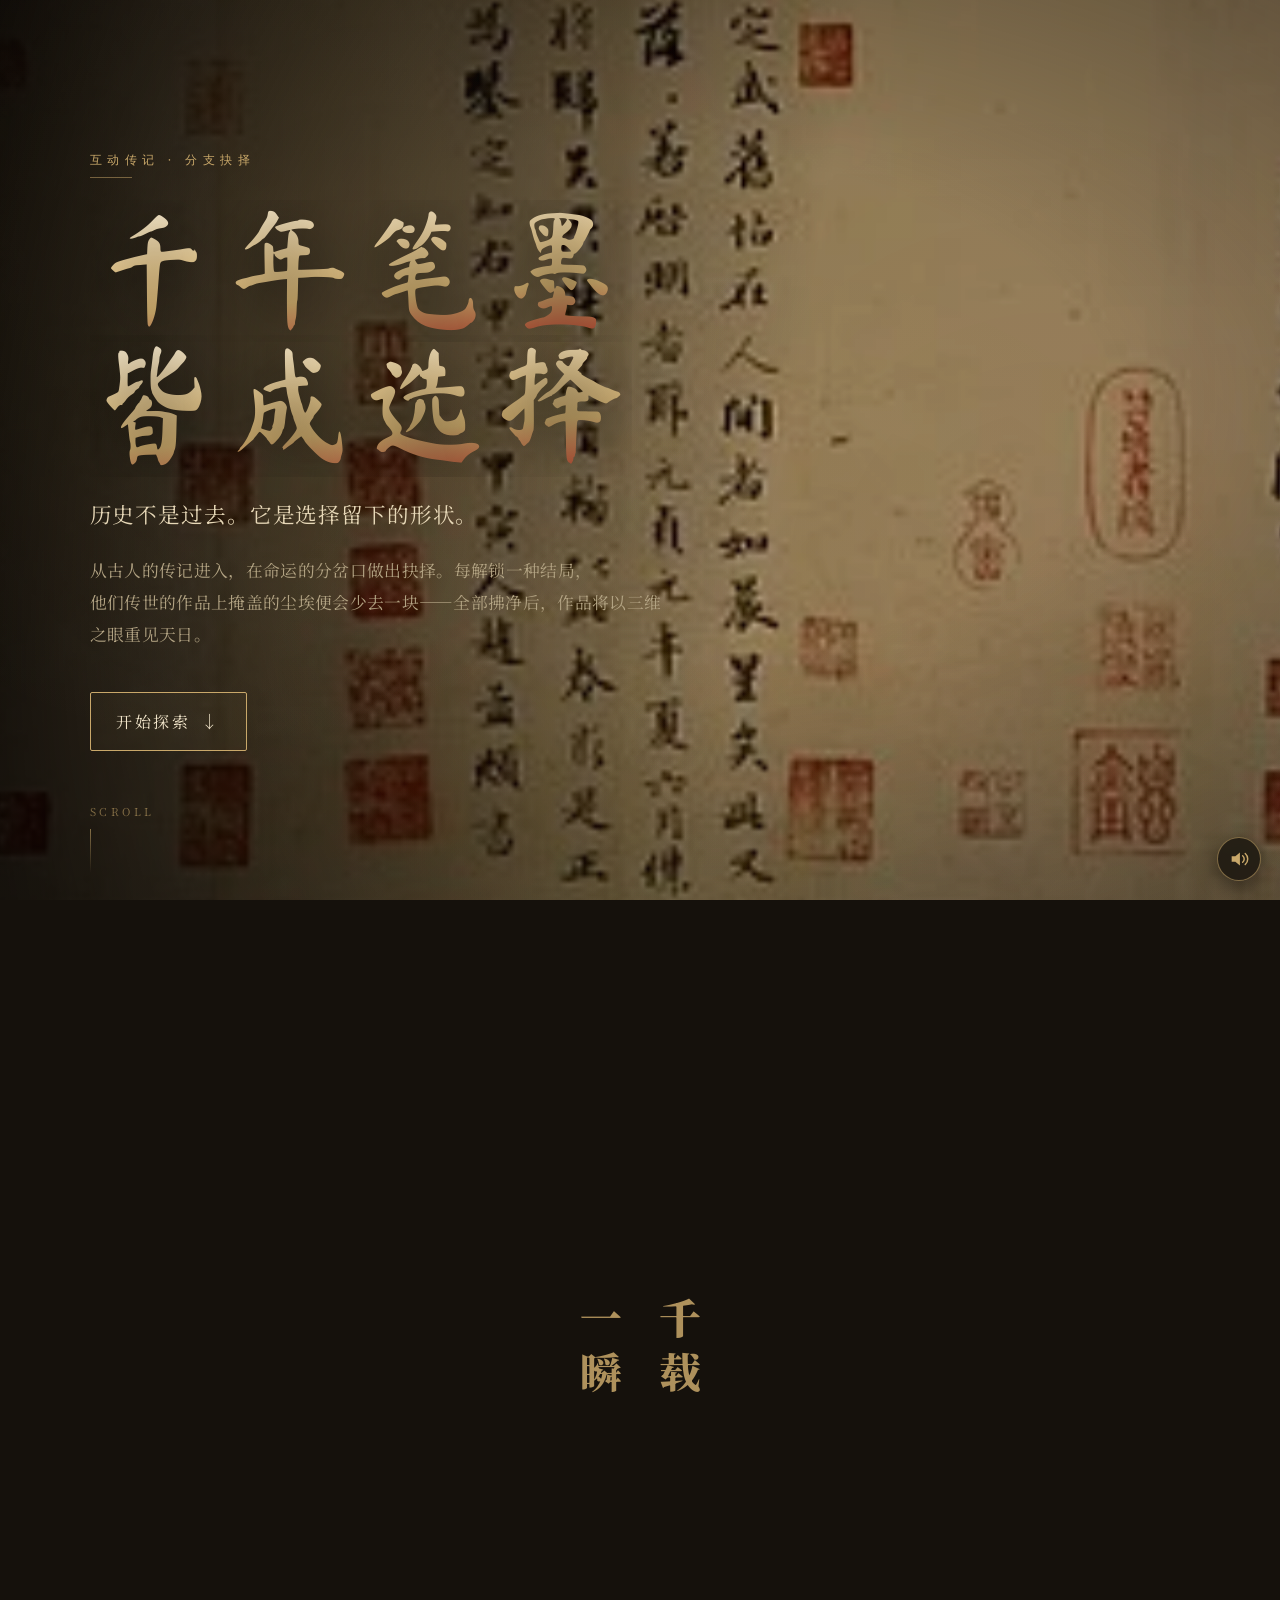
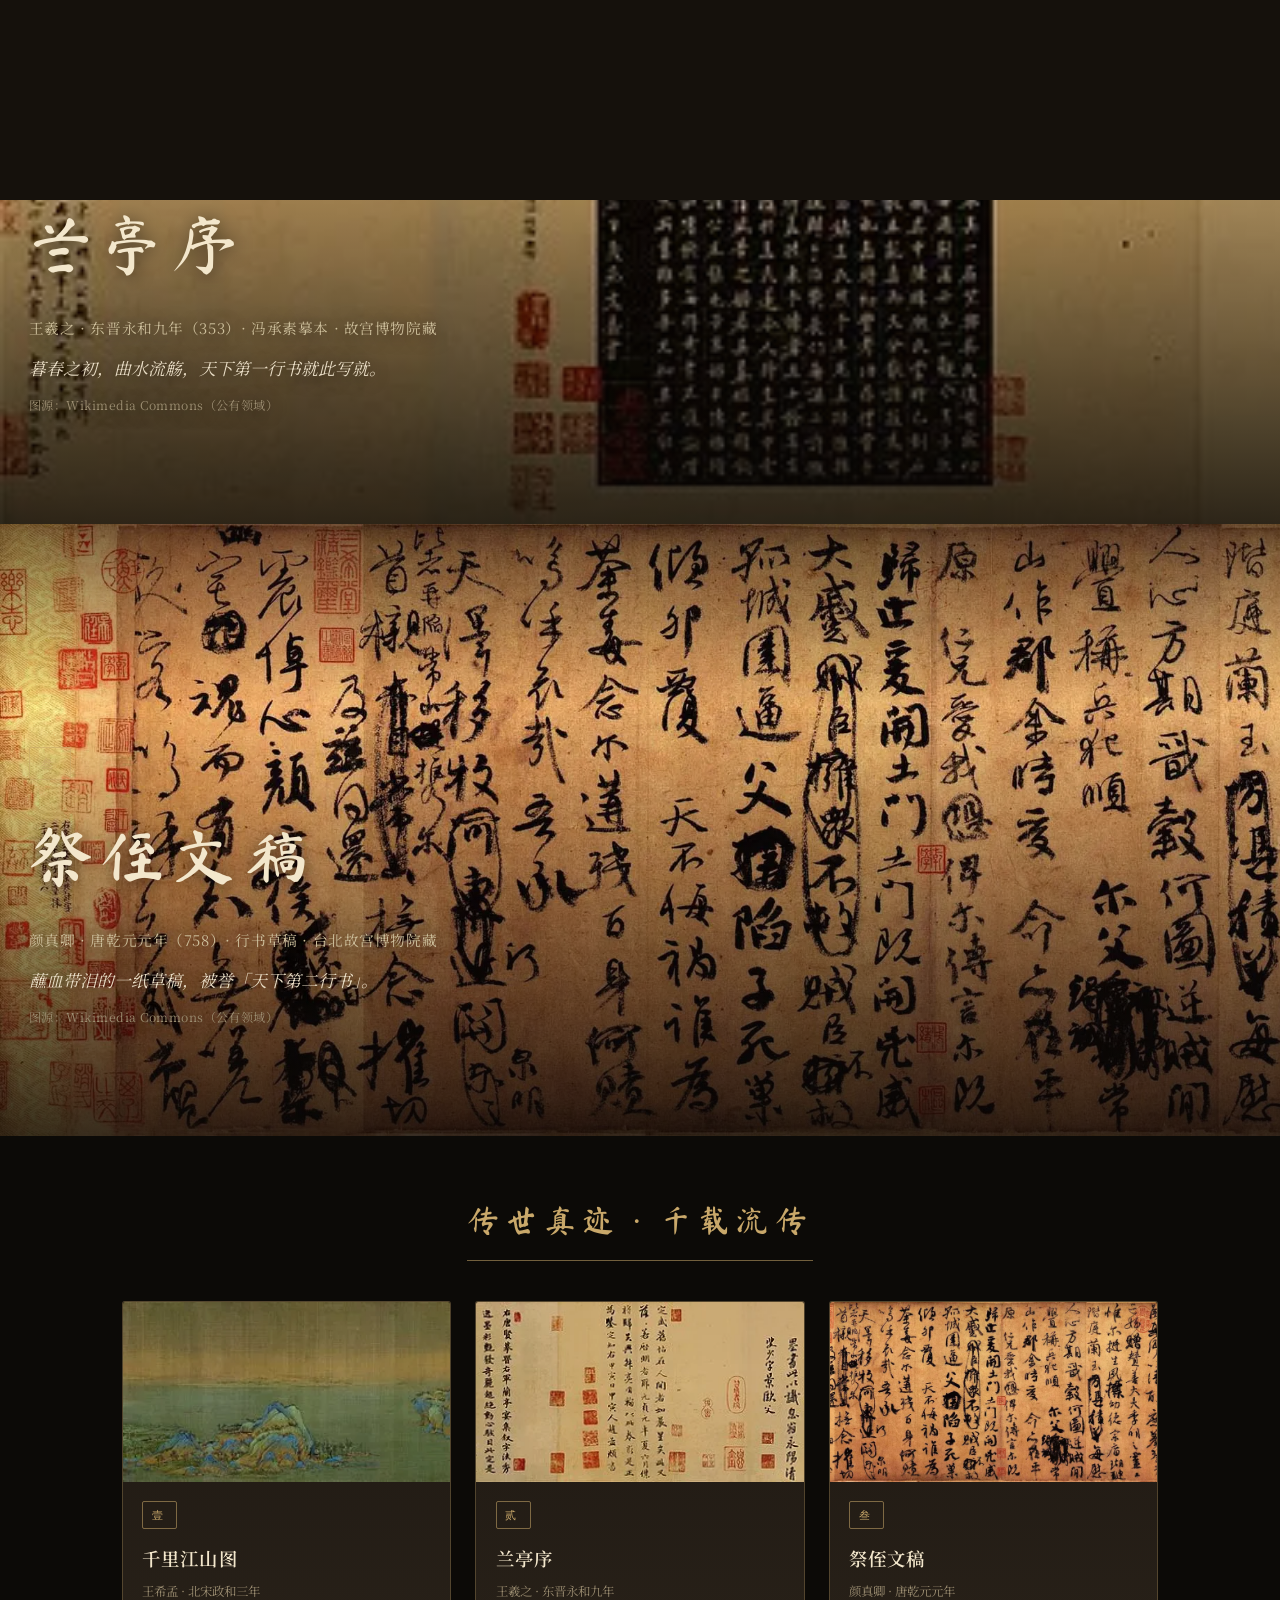
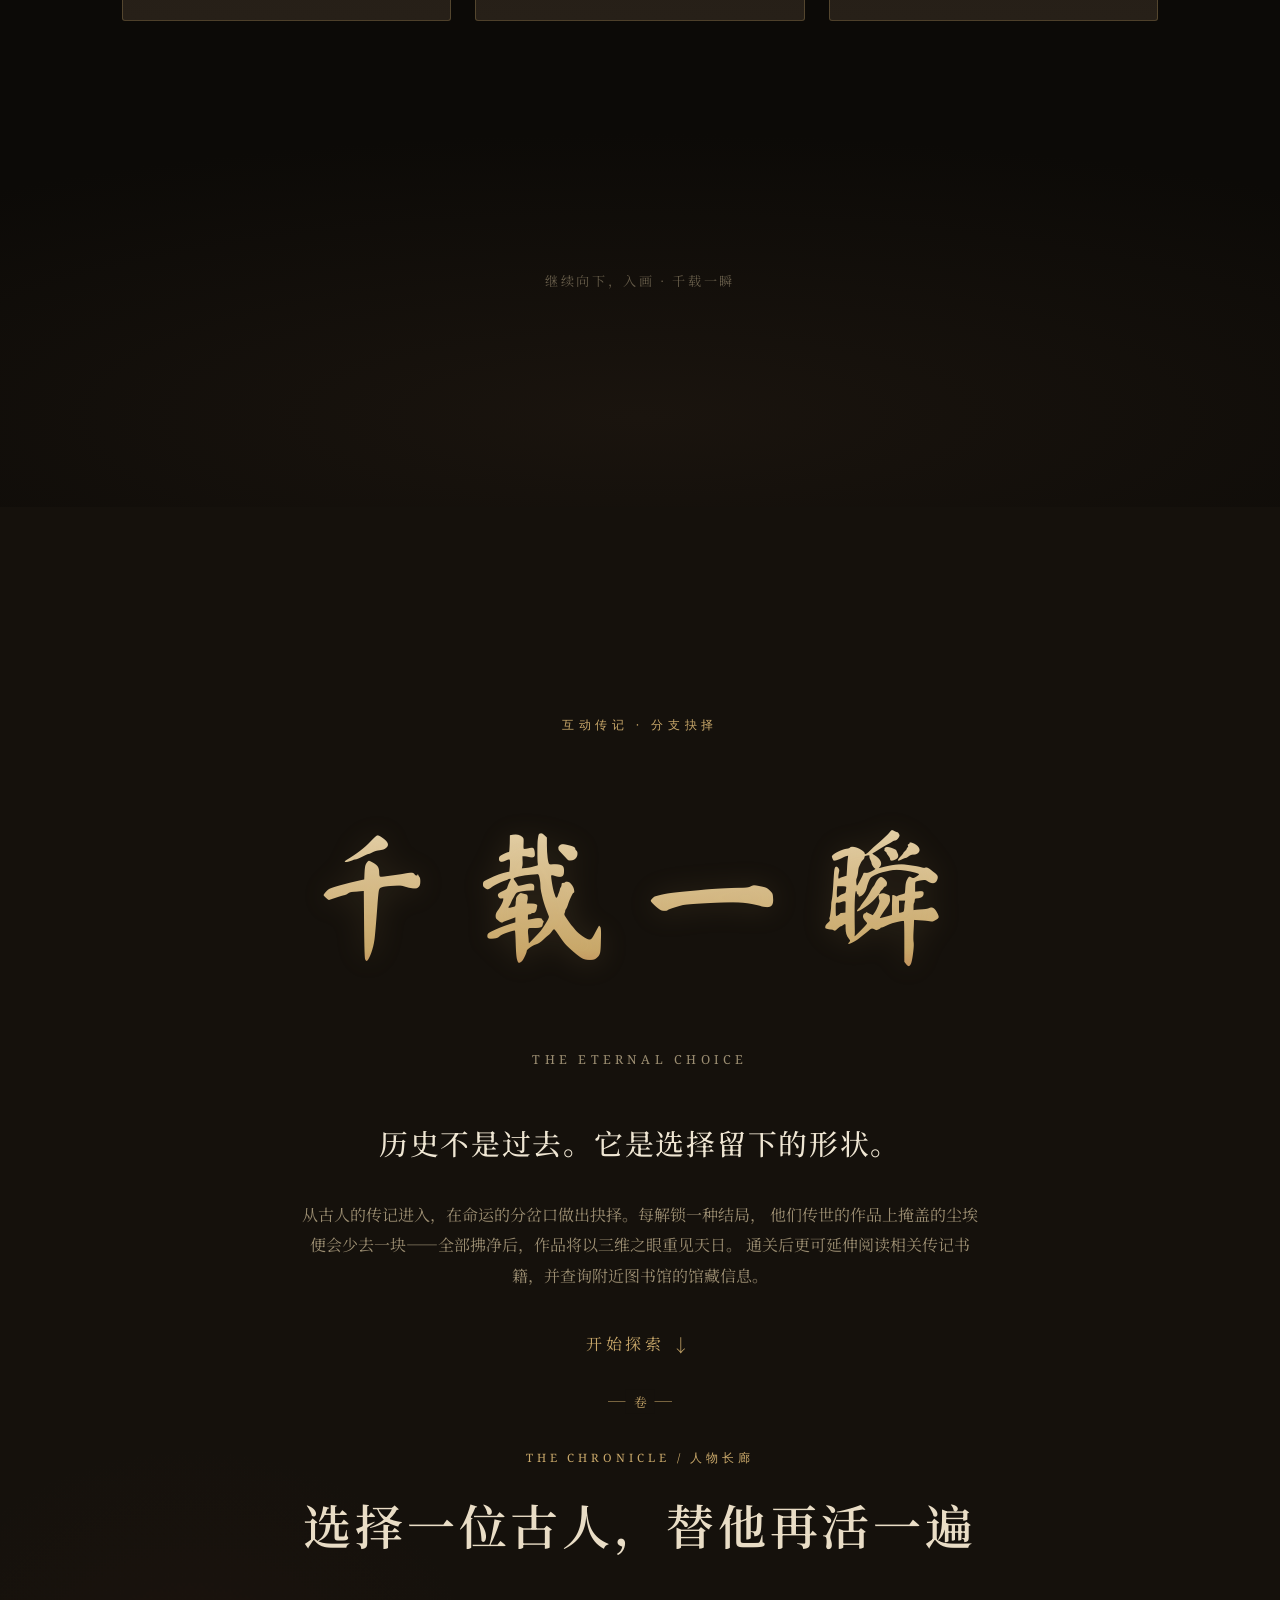
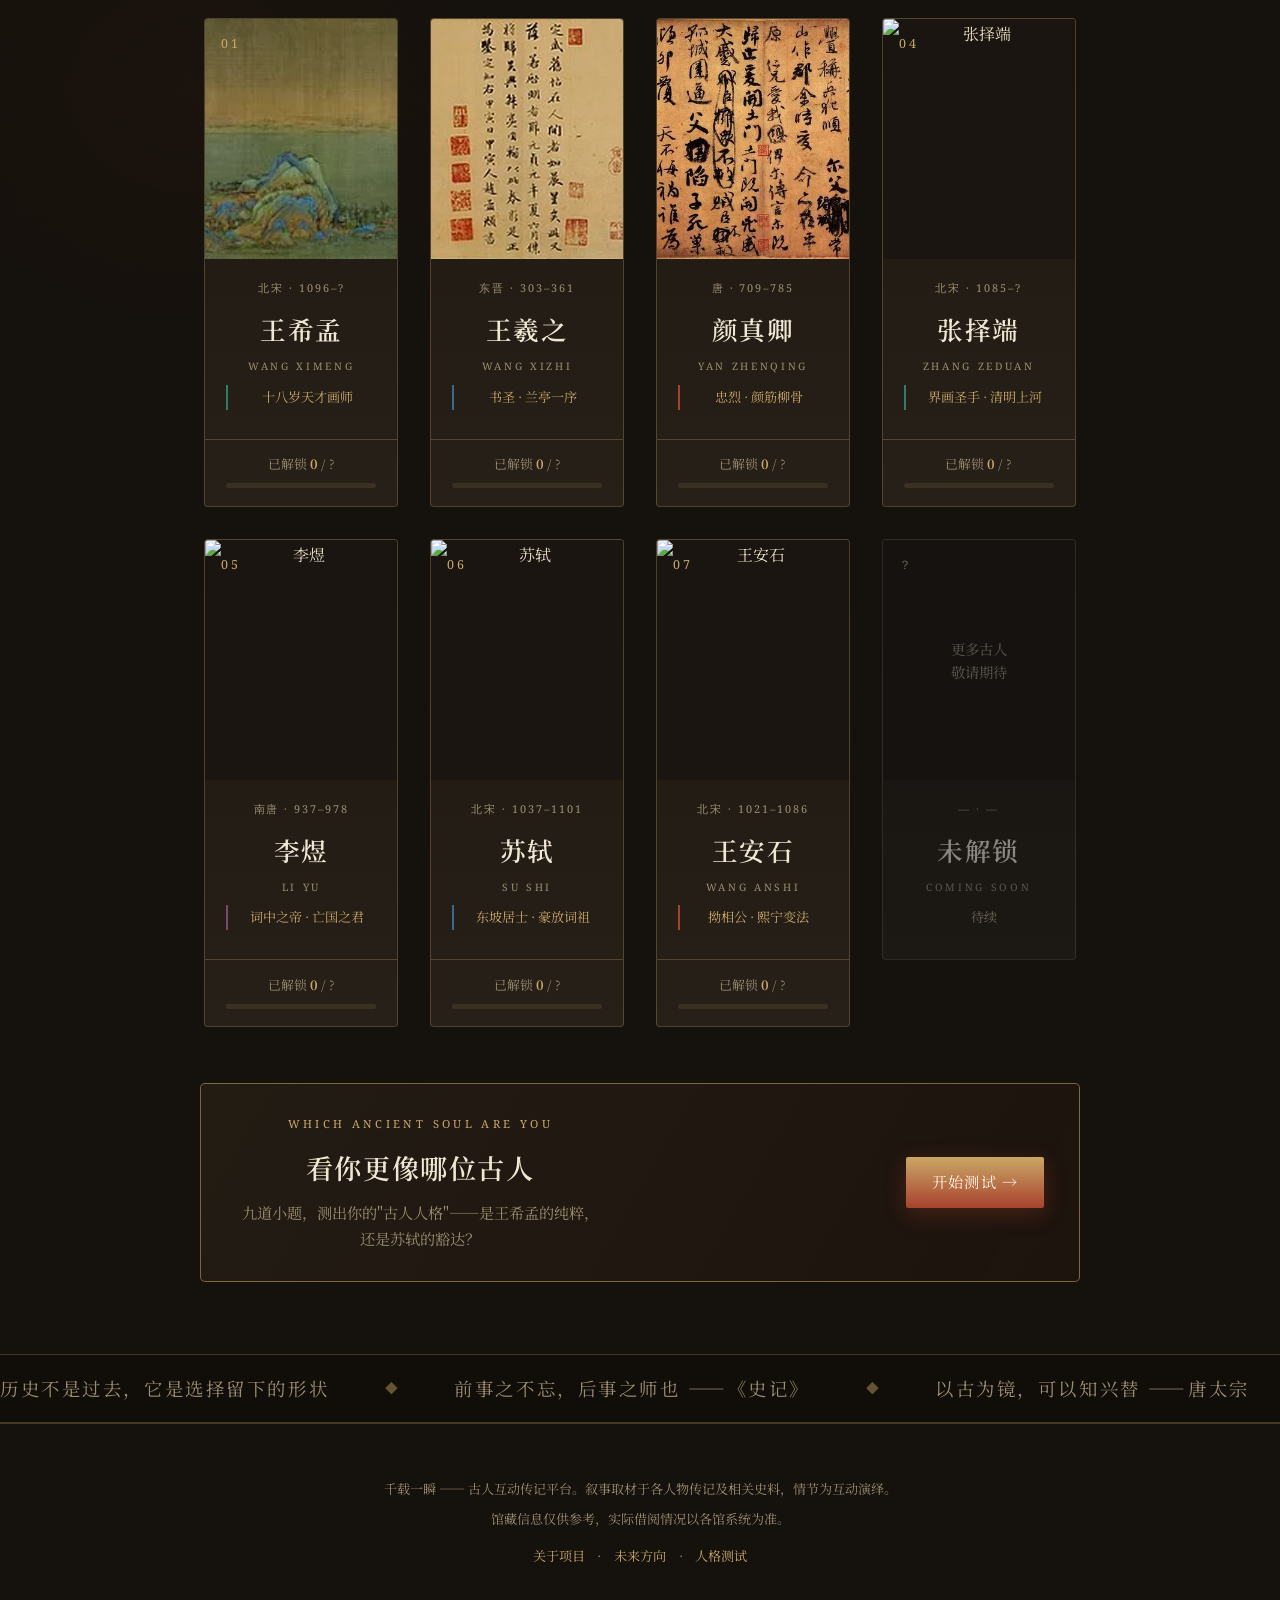
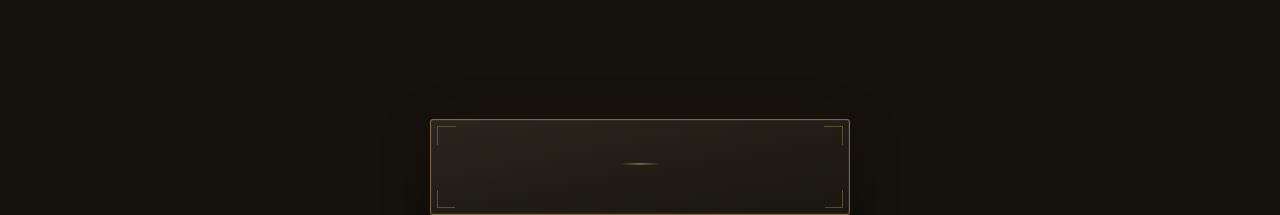
==== commit c0d169e1: "feat: 人格测试 + 结局分享卡片 + 选项匿名统计三新功能" ====
--- a/index.html
+++ b/index.html
@@ -8,7 +8,7 @@
   <link rel="preconnect" href="https://fonts.gstatic.com" crossorigin />
   <link href="https://fonts.googleapis.com/css2?family=Ma+Shan+Zheng&family=Noto+Serif+SC:wght@400;500;600;900&family=Noto+Serif:ital,wght@0,400;0,600;1,400&family=ZCOOL+XiaoWei&display=swap" rel="stylesheet" />
   <style>/* 字体加载前降级：防止 FOIT（不可见文本闪烁）*/ body{font-family:"Noto Serif SC","PingFang SC","Microsoft YaHei",serif;}</style>
-  <link rel="stylesheet" href="css/style.css?v=3" />
+  <link rel="stylesheet" href="css/style.css?v=6" />
   <!-- 开幕封面图预加载：首屏最大的视觉元素，提前请求避免白屏 -->
   <link rel="preload" as="image" href="assets/images/lanting.webp" fetchpriority="high" />
 </head>
@@ -127,6 +127,7 @@
     <nav class="topnav">
       <a href="#" id="nav-stage" style="display:none;">抉择之台</a>
       <a href="#gallery" id="nav-gallery" style="display:none;">结局图鉴</a>
+      <a href="quiz.html">人格测试</a>
       <a href="about.html">关于项目</a>
       <a href="roadmap.html">未来方向</a>
     </nav>
@@ -154,6 +155,18 @@
       </div>
       <div id="char-grid" class="char-grid"></div>
     </div>
+
+    <!-- 人格测试 CTA -->
+    <div class="quiz-cta reveal">
+      <div class="quiz-cta__inner">
+        <div class="quiz-cta__txt">
+          <div class="quiz-cta__kicker">WHICH ANCIENT SOUL ARE YOU</div>
+          <h3 class="quiz-cta__title">看你更像哪位古人</h3>
+          <p class="quiz-cta__desc">九道小题，测出你的"古人人格"——是王希孟的纯粹，还是苏轼的豁达？</p>
+        </div>
+        <a class="btn btn--solid quiz-cta__btn" href="quiz.html">开始测试 →</a>
+      </div>
+    </div>
   </section>
 
   <!-- ========== 抉择之台（角色详情页）========== -->
@@ -239,6 +252,8 @@
       <a href="about.html" style="color:var(--gold);">关于项目</a>
       <span style="color:var(--muted);margin:0 .6rem;">·</span>
       <a href="roadmap.html" style="color:var(--gold);">未来方向</a>
+      <span style="color:var(--muted);margin:0 .6rem;">·</span>
+      <a href="quiz.html" style="color:var(--gold);">人格测试</a>
     </p>
   </footer>
 
@@ -267,9 +282,11 @@
 
   <!-- 依赖与脚本：router 先加载以便管理角色模块；motion 在 app 前初始化 -->
   <!-- Three.js 仅在画作副本（张择端/王希孟等）需要 3D 时动态加载 -->
-  <script src="js/router.js?v=3"></script>
-  <script src="js/motion.js?v=3"></script>
-  <script src="js/viewer.js?v=3"></script>
-  <script src="js/app.js?v=3"></script>
+  <script src="js/router.js?v=6"></script>
+  <script src="js/motion.js?v=6"></script>
+  <script src="js/viewer.js?v=6"></script>
+  <script src="js/analytics.js?v=6"></script>
+  <script src="js/sharecard.js?v=6"></script>
+  <script src="js/app.js?v=6"></script>
 </body>
 </html>
--- a/css/style.css
+++ b/css/style.css
@@ -925,3 +925,65 @@
 .reduce-motion .prologue__title .ml__i{transform:none!important;}
 .reduce-motion .act__frame{clip-path:none!important;}
 .reduce-motion .prologue__hero{opacity:1!important;transform:none!important;}
+
+/* ============================================================
+ *  选项匿名统计（"X% 的人在这里选择了……"）
+ * ============================================================ */
+.choice{flex-wrap:wrap;}
+.choice__stat{
+  flex-basis:100%;display:flex;align-items:center;gap:.7rem;
+  margin-top:.55rem;padding-top:.55rem;
+  border-top:1px dashed rgba(150,130,90,.22);
+  order:9;
+}
+.choice__bar{flex:1;height:4px;background:rgba(201,168,106,.15);border-radius:2px;overflow:hidden;}
+.choice__fill{display:block;height:100%;width:0;background:linear-gradient(90deg,var(--gold),#a8422e);border-radius:2px;transition:width .5s ease;}
+.choice__pct{font-family:var(--serif-en);font-size:.78rem;color:var(--gold);min-width:2.6em;text-align:right;}
+.choice__tag{font-size:.72rem;color:var(--muted);letter-spacing:.05em;}
+.choice__stat.is-top .choice__tag{color:var(--cinnabar,#a8422e);}
+.choices-agg{
+  align-self:stretch;margin-top:.8rem;text-align:center;
+  font-size:.82rem;color:var(--muted);font-family:var(--serif);line-height:1.7;
+}
+.choices-agg b{color:var(--gold);}
+.choices-agg__lead{color:var(--paper);}
+
+/* ============================================================
+ *  结局分享卡片弹窗（Canvas 合成）
+ * ============================================================ */
+.sharecard-modal{
+  position:fixed;inset:0;z-index:60;display:none;
+  align-items:center;justify-content:center;padding:1.4rem;
+  background:rgba(8,6,4,.82);backdrop-filter:blur(4px);
+}
+.sharecard-modal.show{display:flex;animation:fade .3s ease;}
+.sharecard__panel{
+  position:relative;width:min(440px,100%);max-height:90vh;overflow:auto;
+  background:linear-gradient(180deg,var(--ink-2),var(--ink-3));
+  border:1px solid var(--line-strong);border-radius:5px;padding:1.2rem;
+  box-shadow:0 40px 100px rgba(0,0,0,.6);
+  animation:rise .4s ease;
+}
+.sharecard__close{
+  position:absolute;top:.5rem;right:.8rem;background:none;border:none;
+  font-size:1.6rem;color:var(--muted);cursor:pointer;line-height:1;z-index:2;
+}
+.sharecard__close:hover{color:var(--cinnabar,#a8422e);}
+.sharecard__canvas-wrap{width:100%;border-radius:4px;overflow:hidden;background:#15110c;}
+.sharecard__actions{display:flex;flex-wrap:wrap;gap:.7rem;margin-top:1rem;}
+.sharecard__actions .btn{flex:1;min-width:140px;justify-content:center;text-align:center;text-decoration:none;display:inline-flex;align-items:center;}
+.sharecard__tip{margin:.9rem 0 0;text-align:center;font-size:.78rem;color:var(--muted);line-height:1.7;}
+
+/* ============================================================
+ *  人物长廊 · 人格测试 CTA
+ * ============================================================ */
+.quiz-cta{margin:3.5rem auto 0;max-width:880px;}
+.quiz-cta__inner{
+  display:flex;align-items:center;justify-content:space-between;gap:1.5rem;flex-wrap:wrap;
+  padding:1.8rem 2.2rem;border:1px solid var(--line-strong);border-radius:5px;
+  background:linear-gradient(120deg,rgba(201,168,106,.08),rgba(168,66,46,.06));
+}
+.quiz-cta__kicker{font-family:var(--serif-en);letter-spacing:.3em;font-size:.7rem;color:var(--gold);text-transform:uppercase;margin-bottom:.5rem;}
+.quiz-cta__title{font-family:var(--serif);font-size:1.7rem;font-weight:600;color:var(--paper);margin:0 0 .4rem;letter-spacing:.06em;}
+.quiz-cta__desc{margin:0;color:var(--muted);font-size:.95rem;line-height:1.7;max-width:46ch;}
+.quiz-cta__btn{white-space:nowrap;text-decoration:none;display:inline-flex;align-items:center;}
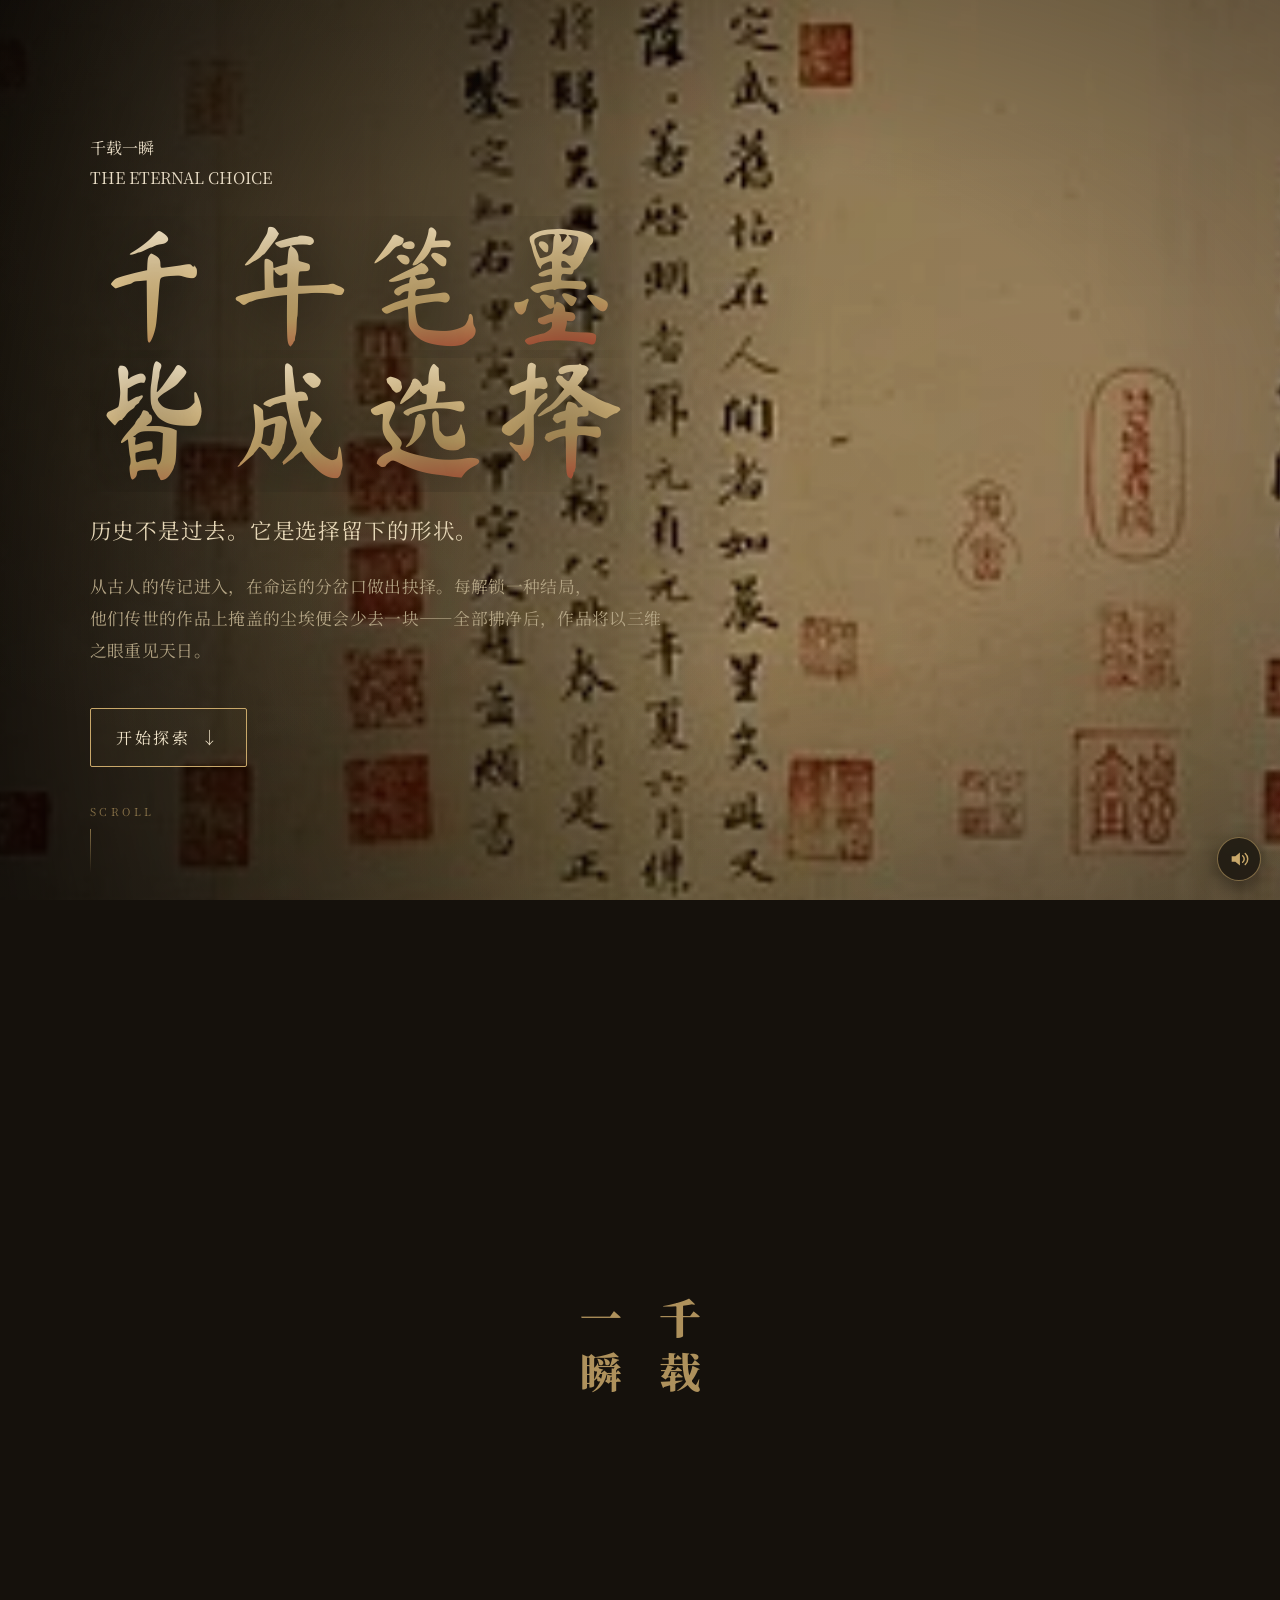
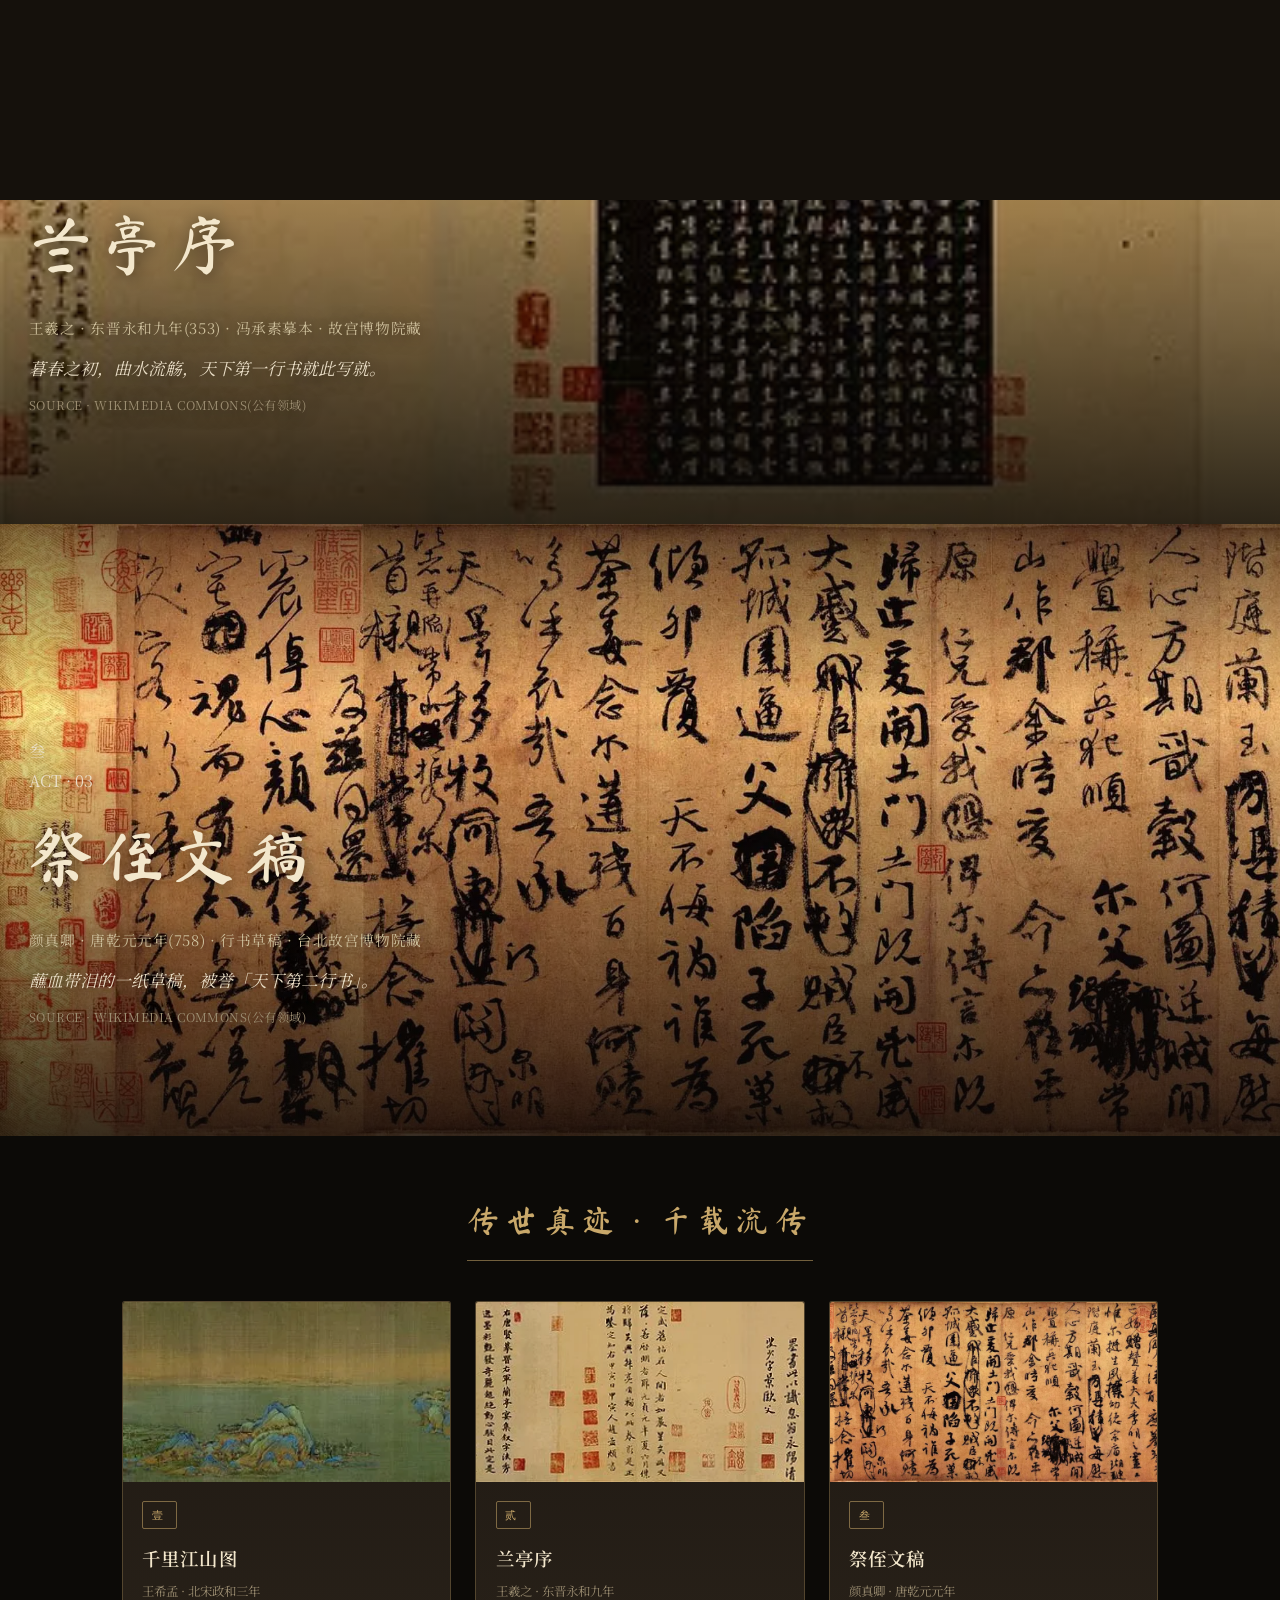
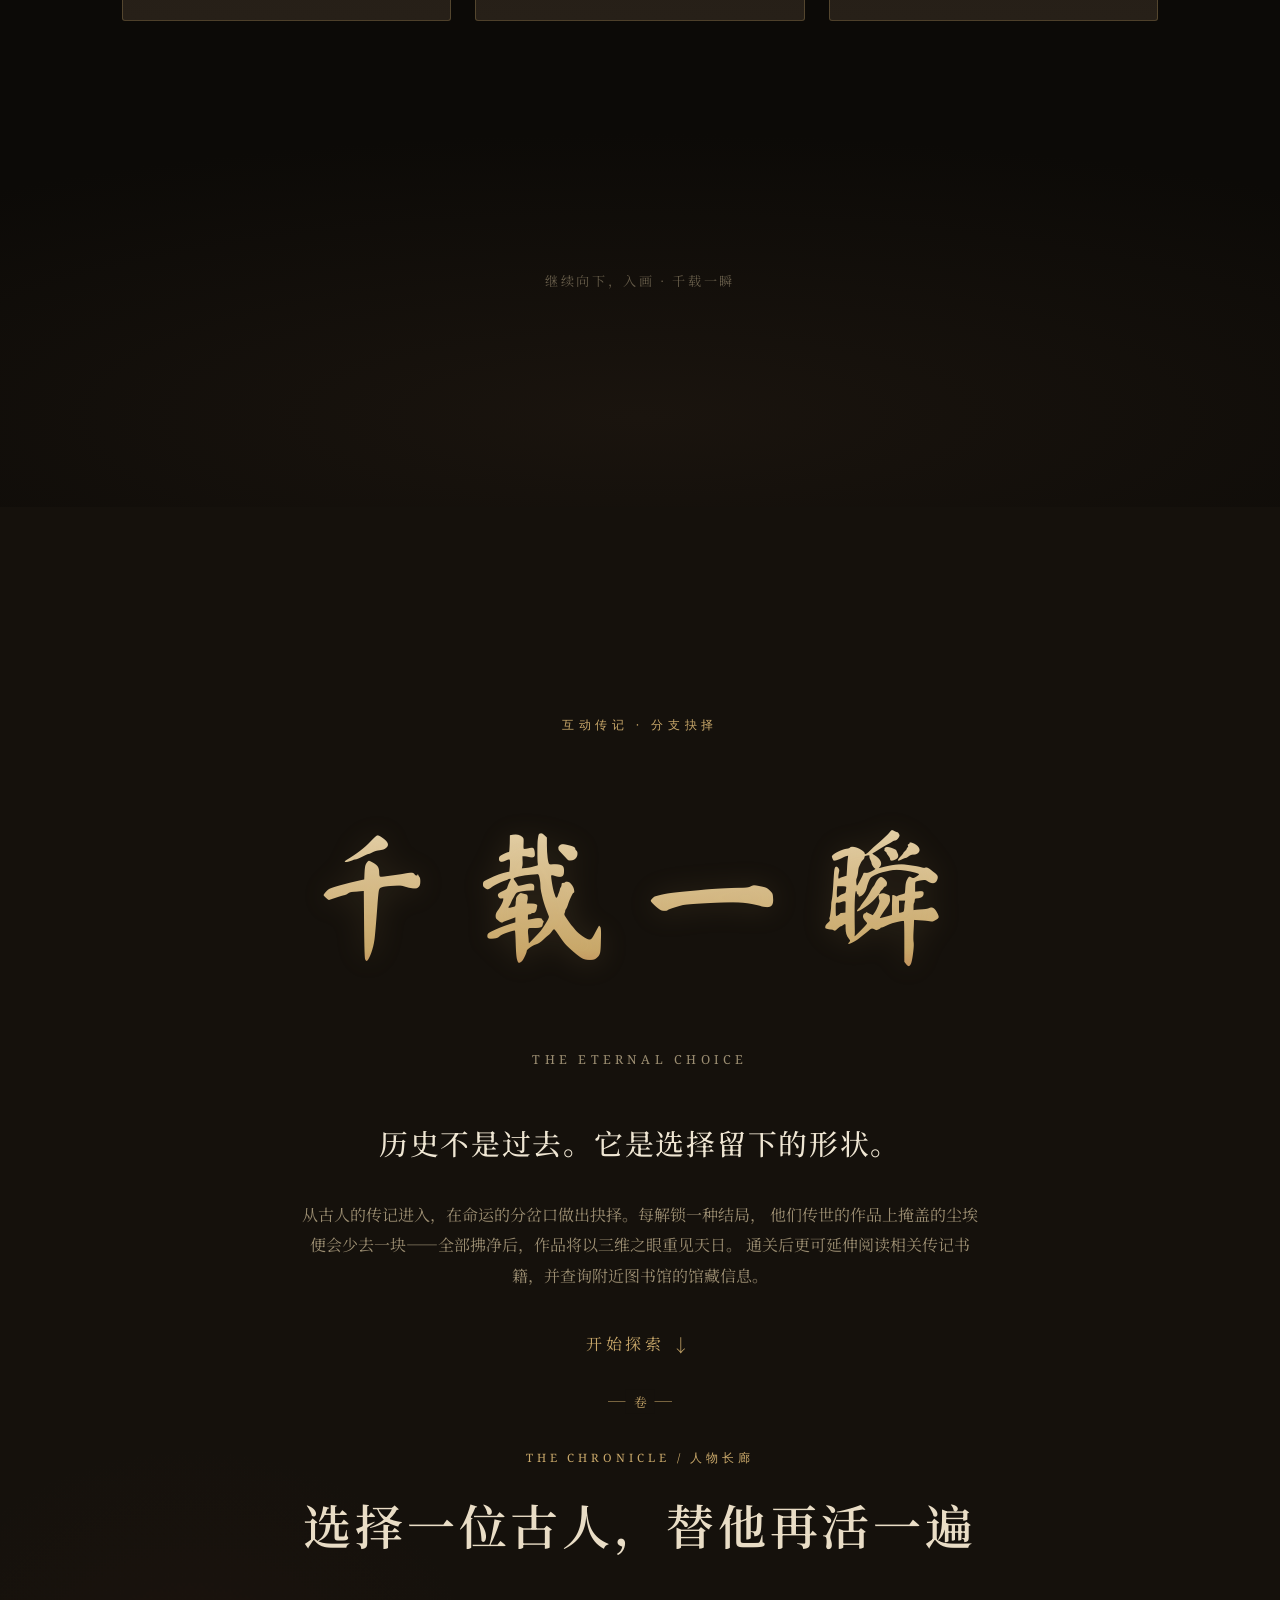
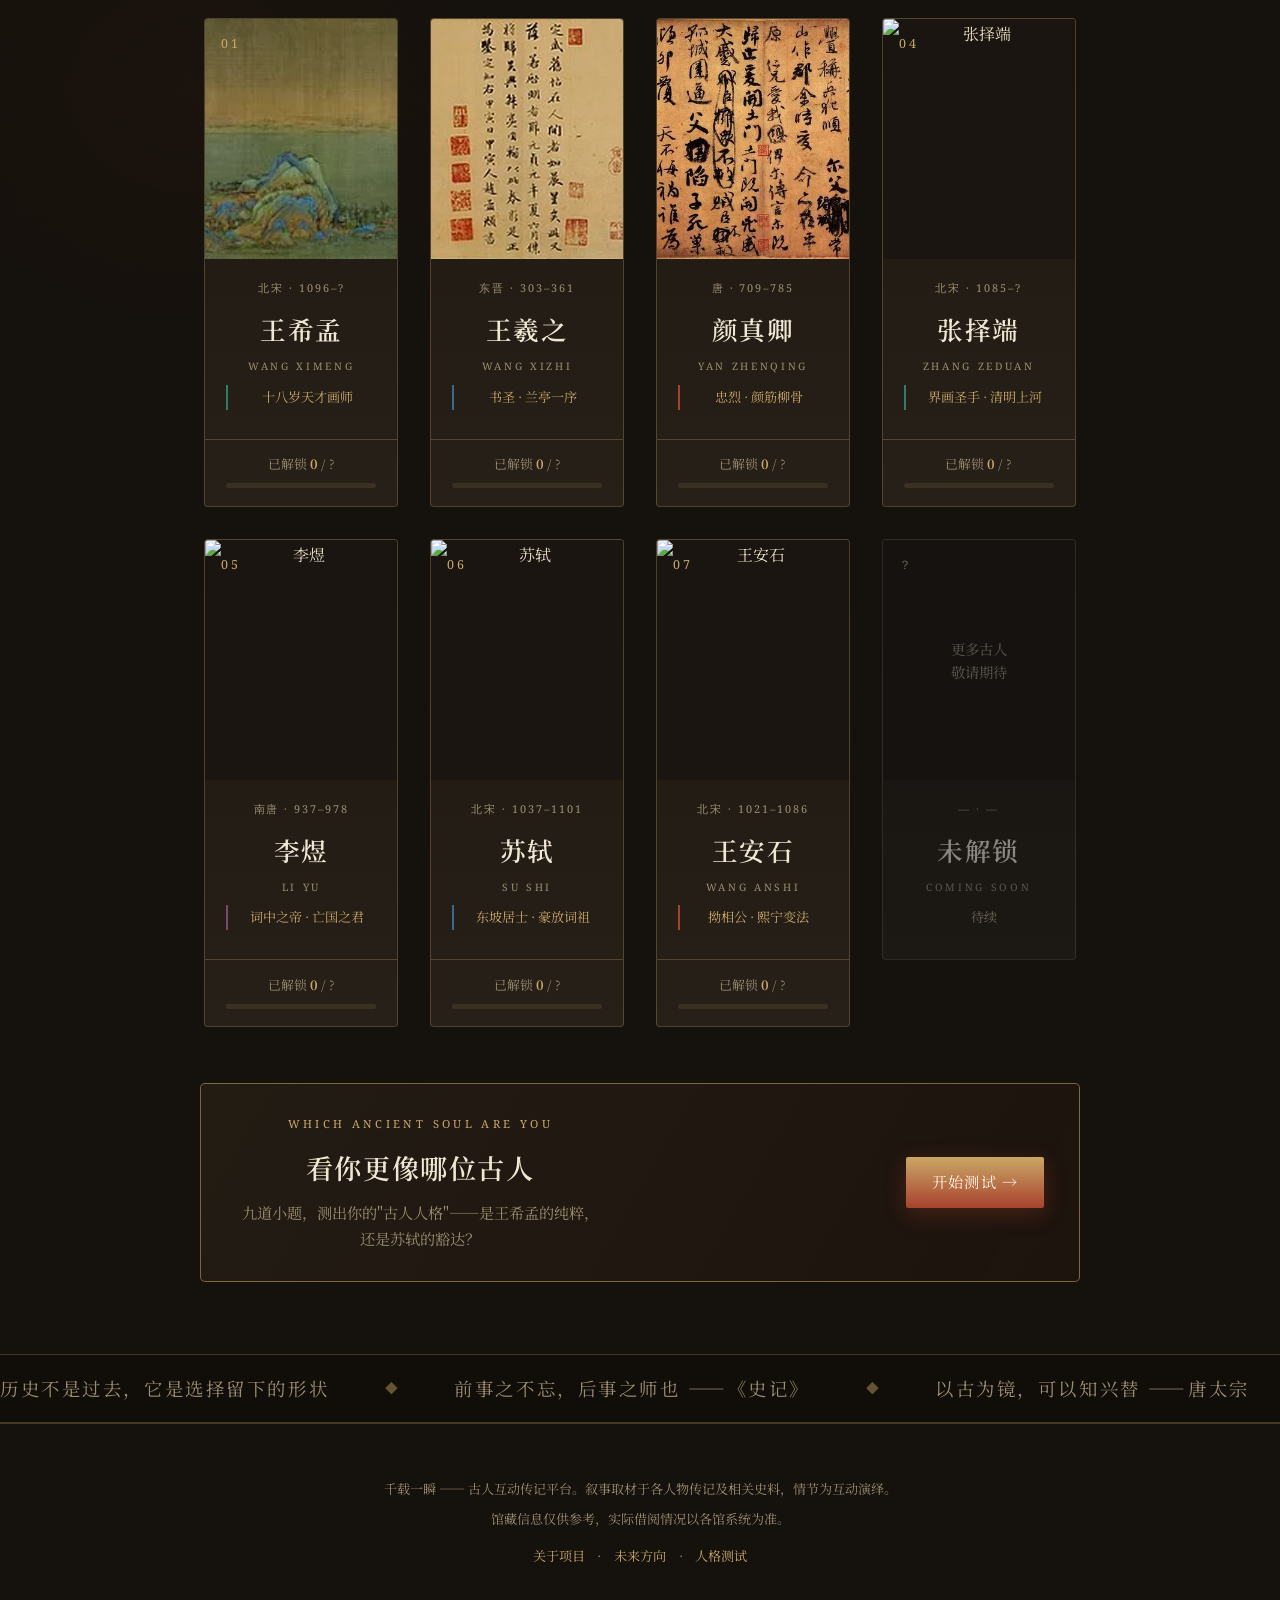
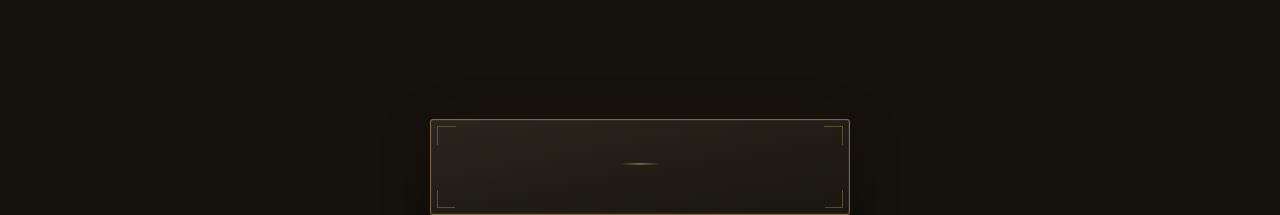
==== commit bf80335a: "feat: 封面页品牌标识重排 + 三幅画作标题格式统一为 ACT·编号+红色方块+SOURCE 样式" ====
--- a/index.html
+++ b/index.html
@@ -8,7 +8,7 @@
   <link rel="preconnect" href="https://fonts.gstatic.com" crossorigin />
   <link href="https://fonts.googleapis.com/css2?family=Ma+Shan+Zheng&family=Noto+Serif+SC:wght@400;500;600;900&family=Noto+Serif:ital,wght@0,400;0,600;1,400&family=ZCOOL+XiaoWei&display=swap" rel="stylesheet" />
   <style>/* 字体加载前降级：防止 FOIT（不可见文本闪烁）*/ body{font-family:"Noto Serif SC","PingFang SC","Microsoft YaHei",serif;}</style>
-  <link rel="stylesheet" href="css/style.css?v=6" />
+  <link rel="stylesheet" href="css/style.css?v=7" />
   <!-- 开幕封面图预加载：首屏最大的视觉元素，提前请求避免白屏 -->
   <link rel="preload" as="image" href="assets/images/lanting.webp" fetchpriority="high" />
 </head>
@@ -20,7 +20,11 @@
       <div class="prologue__hero" style="background-image:url('assets/images/lanting.webp')" aria-hidden="true"></div>
       <div class="prologue__scrim" aria-hidden="true"></div>
       <div class="prologue__intro-inner">
-        <div class="prologue__kicker reveal" style="--i:4">互动传记 · 分支抉择</div>
+        <div class="prologue__brand reveal" style="--i:4">
+          <div class="prologue__brand-zh">千载一瞬</div>
+          <div class="prologue__brand-line"></div>
+          <div class="prologue__brand-en">THE ETERNAL CHOICE</div>
+        </div>
         <h1 class="prologue__title reveal" style="--i:6">
           <span class="ml"><span class="ml__i">千年笔墨</span></span>
           <span class="ml"><span class="ml__i">皆成选择</span></span>
@@ -41,11 +45,15 @@
       <div class="act__frame act__frame--scroll" style="background-image:url('assets/images/qianli.webp')"></div>
       <div class="act__shade"></div>
       <div class="act__cap">
-        <div class="act__no">壹</div>
+        <div class="act__header">
+          <div class="act__badge">壹</div>
+          <div class="act__act">ACT · 01</div>
+          <div class="act__header-line"></div>
+        </div>
         <h2 class="act__name">千里江山图</h2>
-        <div class="act__meta">王希孟 · 北宋政和三年（1113）· 绢本青绿设色 · 故宫博物院藏</div>
+        <div class="act__meta">王希孟 · 北宋政和三年(1113) · 绢本青绿设色 · 故宫博物院藏</div>
         <p class="act__line">十八岁少年，以一卷十二丈青绿，惊动千古。</p>
-        <div class="act__src">图源：Wikimedia Commons（公有领域）</div>
+        <div class="act__src">SOURCE · WIKIMEDIA COMMONS(公有领域)</div>
       </div>
     </article>
 
@@ -53,11 +61,15 @@
       <div class="act__frame act__frame--scroll" style="background-image:url('assets/images/lanting.webp')"></div>
       <div class="act__shade"></div>
       <div class="act__cap">
-        <div class="act__no">贰</div>
+        <div class="act__header">
+          <div class="act__badge">贰</div>
+          <div class="act__act">ACT · 02</div>
+          <div class="act__header-line"></div>
+        </div>
         <h2 class="act__name">兰亭序</h2>
-        <div class="act__meta">王羲之 · 东晋永和九年（353）· 冯承素摹本 · 故宫博物院藏</div>
+        <div class="act__meta">王羲之 · 东晋永和九年(353) · 冯承素摹本 · 故宫博物院藏</div>
         <p class="act__line">暮春之初，曲水流觞，天下第一行书就此写就。</p>
-        <div class="act__src">图源：Wikimedia Commons（公有领域）</div>
+        <div class="act__src">SOURCE · WIKIMEDIA COMMONS(公有领域)</div>
       </div>
     </article>
 
@@ -65,11 +77,15 @@
       <div class="act__frame act__frame--scroll" style="background-image:url('assets/images/jizhi.webp')" id="yan-frame"></div>
       <div class="act__shade"></div>
       <div class="act__cap">
-        <div class="act__no">叁</div>
+        <div class="act__header">
+          <div class="act__badge">叁</div>
+          <div class="act__act">ACT · 03</div>
+          <div class="act__header-line"></div>
+        </div>
         <h2 class="act__name">祭侄文稿</h2>
-        <div class="act__meta">颜真卿 · 唐乾元元年（758）· 行书草稿 · 台北故宫博物院藏</div>
+        <div class="act__meta">颜真卿 · 唐乾元元年(758) · 行书草稿 · 台北故宫博物院藏</div>
         <p class="act__line">蘸血带泪的一纸草稿，被誉「天下第二行书」。</p>
-        <div class="act__src">图源：Wikimedia Commons（公有领域）</div>
+        <div class="act__src">SOURCE · WIKIMEDIA COMMONS(公有领域)</div>
       </div>
     </article>
 
@@ -282,11 +298,15 @@
 
   <!-- 依赖与脚本：router 先加载以便管理角色模块；motion 在 app 前初始化 -->
   <!-- Three.js 仅在画作副本（张择端/王希孟等）需要 3D 时动态加载 -->
+
+  <!-- 选项匿名统计：部署 Cloudflare Worker 后端后，把地址填到下面（留空则用本地基线）-->
+  <script>window.STATS_WORKER_URL = ''; /* 例：'https://qy-stats.<你的子域>.workers.dev' */</script>
+
   <script src="js/router.js?v=6"></script>
   <script src="js/motion.js?v=6"></script>
   <script src="js/viewer.js?v=6"></script>
-  <script src="js/analytics.js?v=6"></script>
-  <script src="js/sharecard.js?v=6"></script>
-  <script src="js/app.js?v=6"></script>
+  <script src="js/analytics.js?v=8"></script>
+  <script src="js/sharecard.js?v=7"></script>
+  <script src="js/app.js?v=7"></script>
 </body>
 </html>
